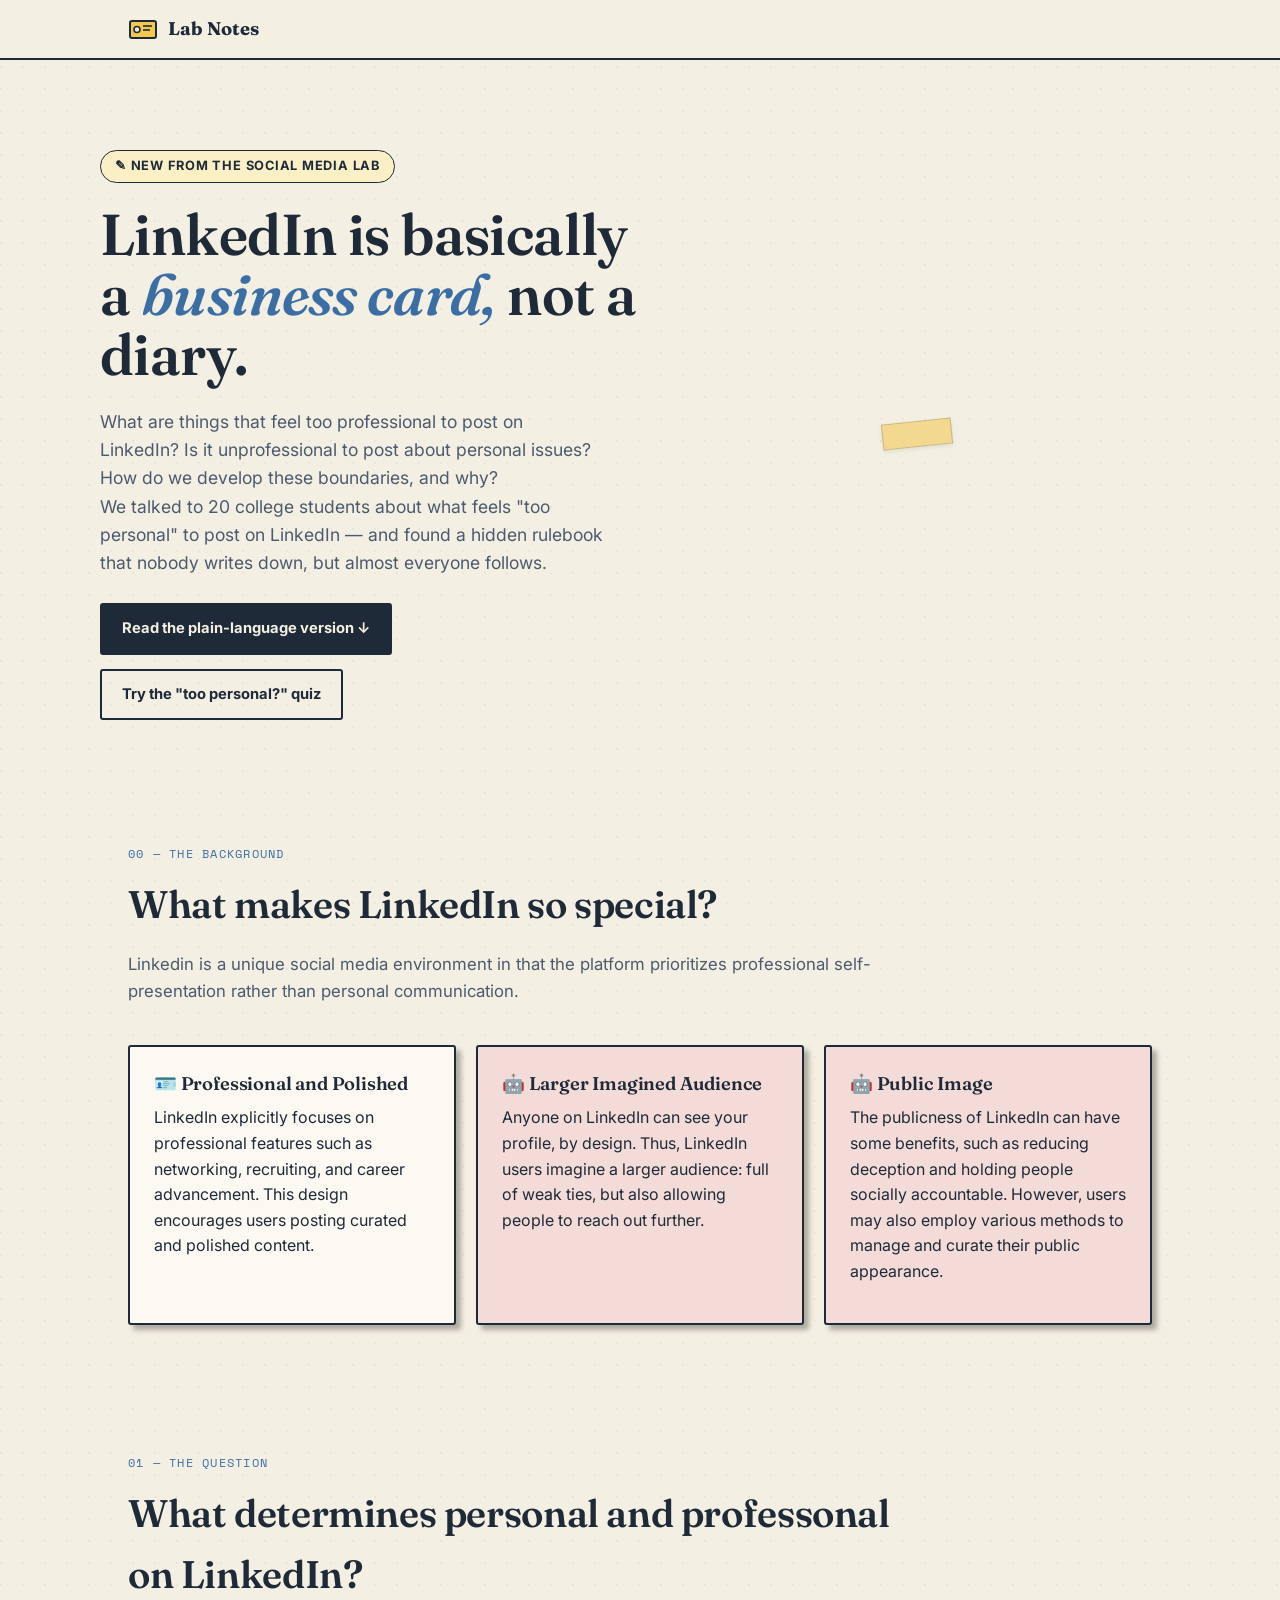
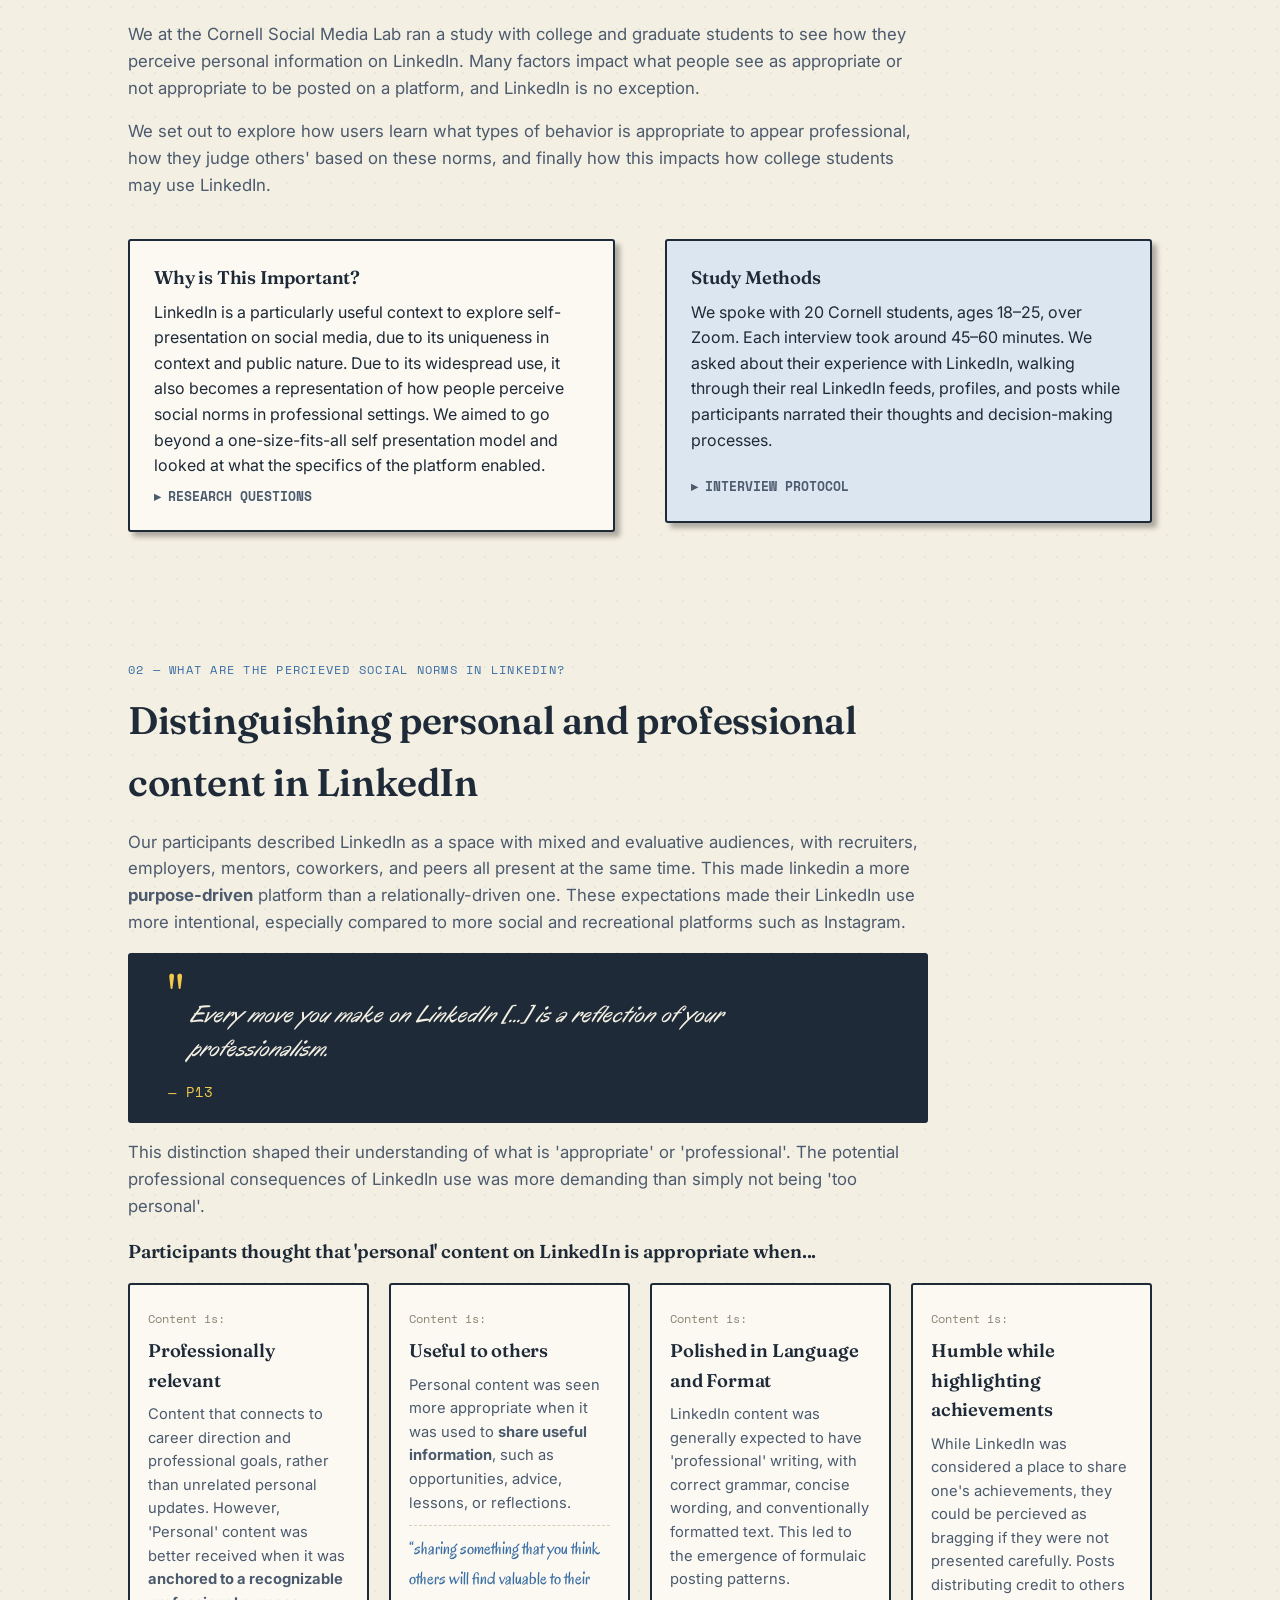
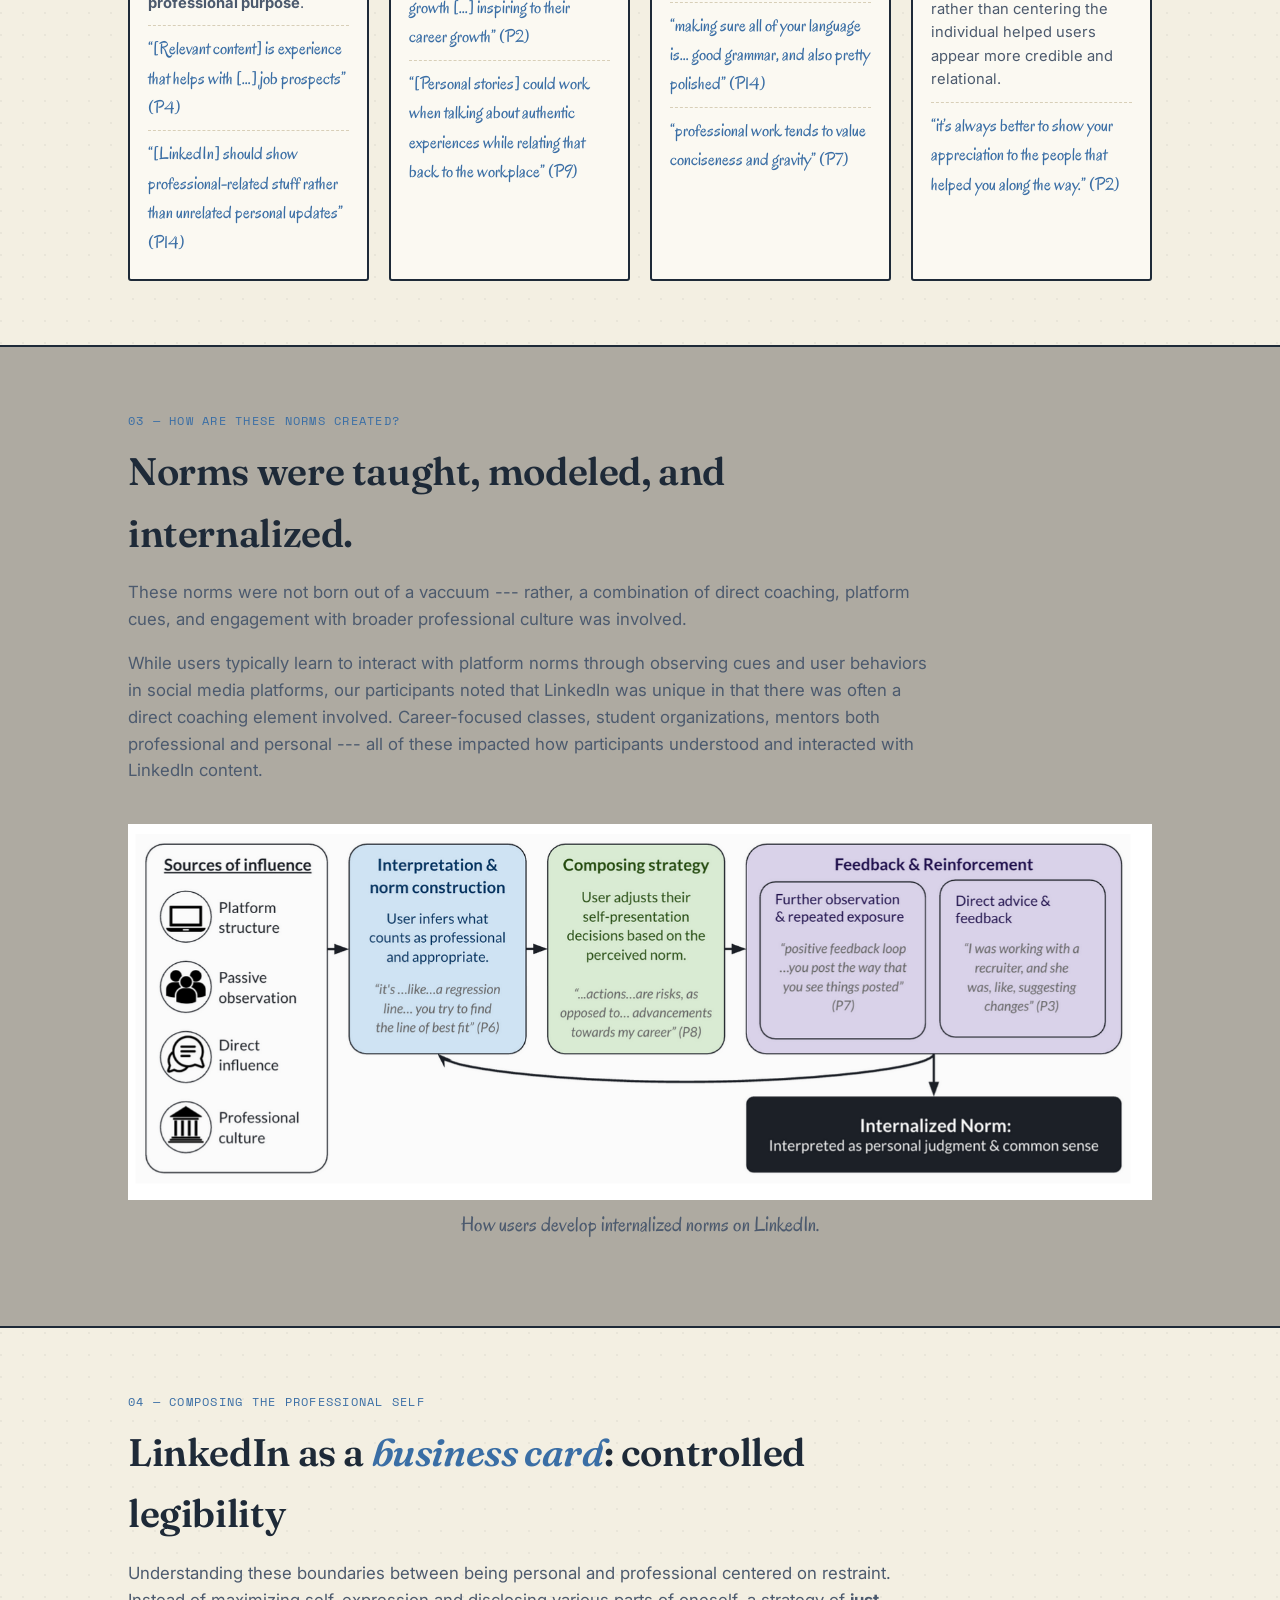
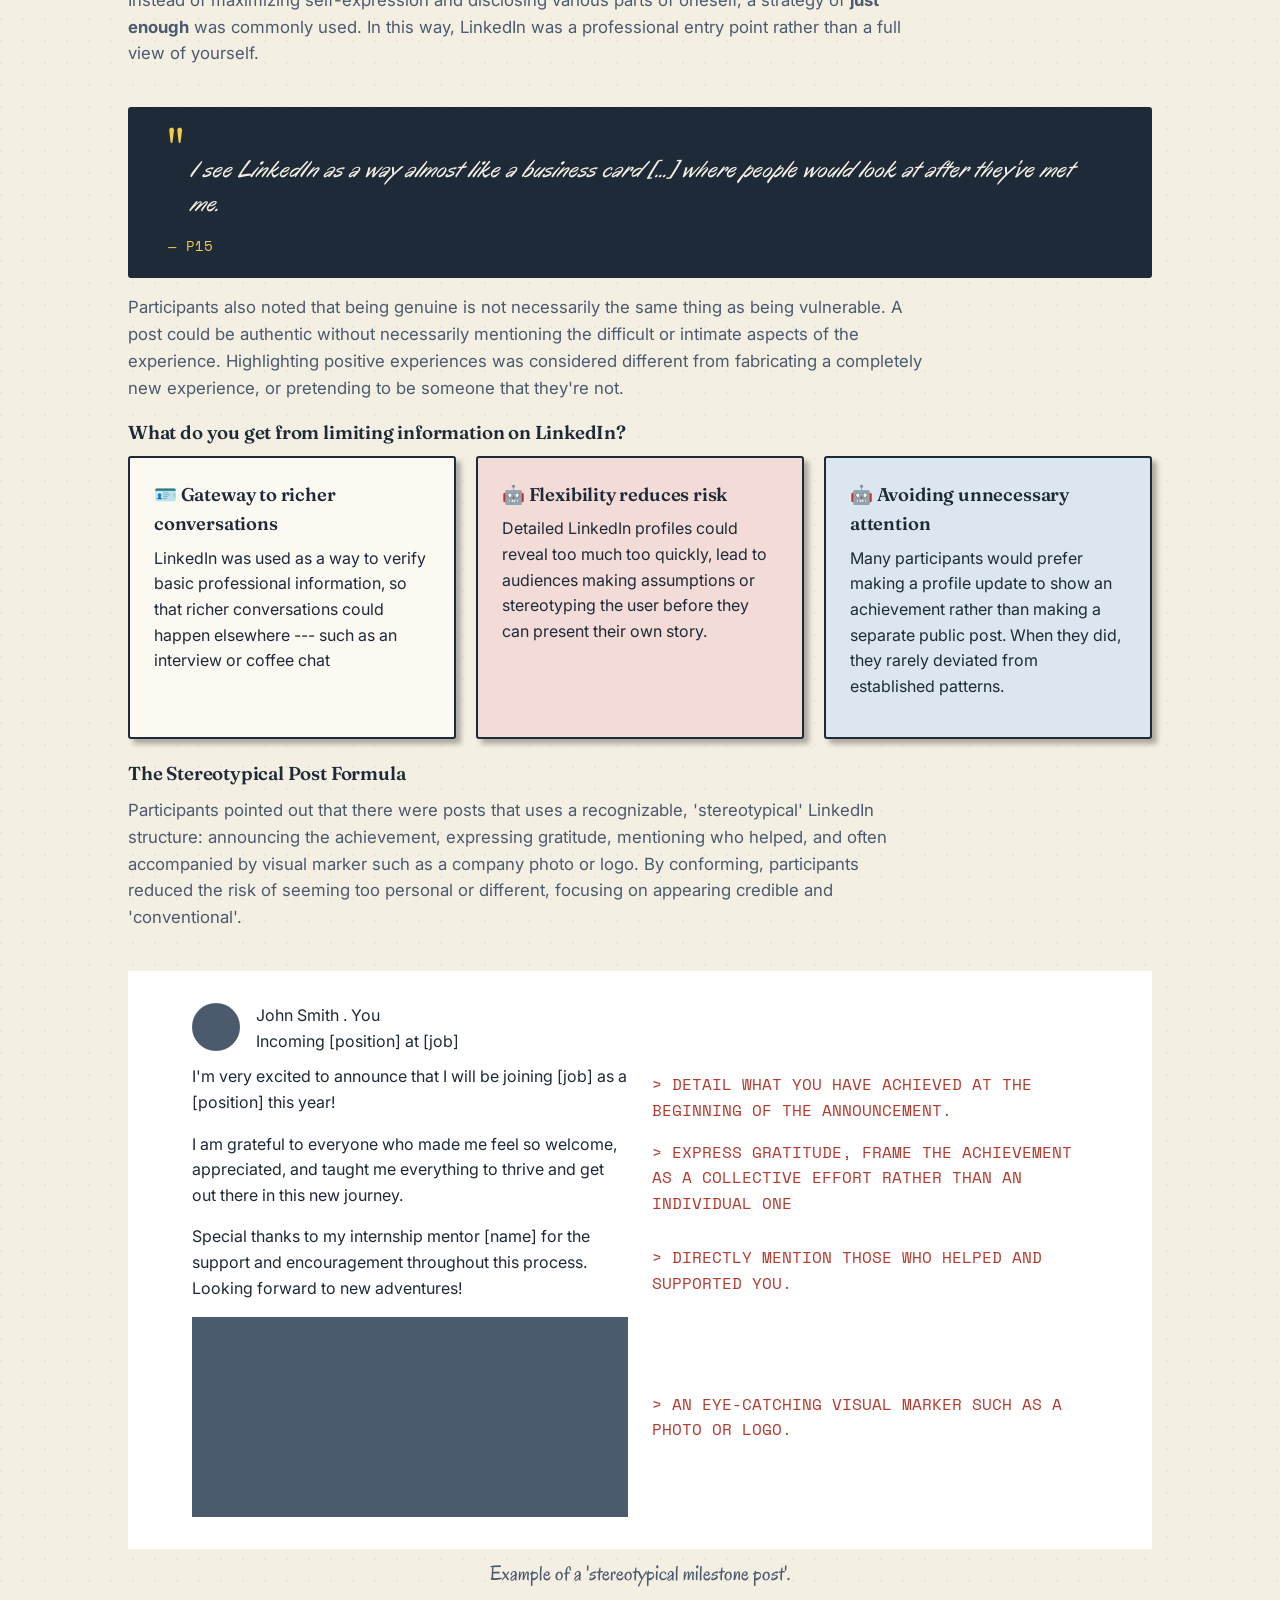
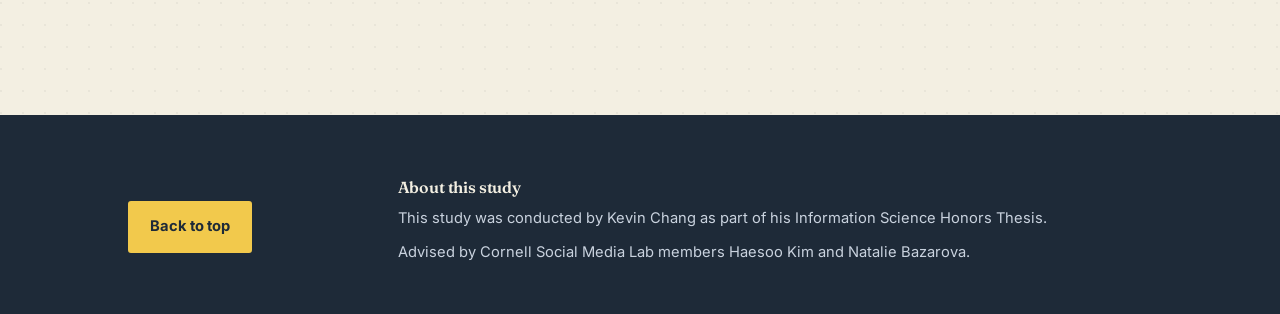
==== index.html @ 8a25d385 "Initial version" ====
<!doctype html>
<html lang="en">
	<head>
		<meta charset="UTF-8" />
		<meta name="viewport" content="width=device-width, initial-scale=1.0" />
		<title>LinkedIn as a Business Card — Social Media Lab Notes</title>
		<link rel="preconnect" href="https://fonts.googleapis.com" />
		<link
			href="https://fonts.googleapis.com/css2?family=Fraunces:ital,opsz,wght@0,9..144,400;0,9..144,500;0,9..144,600;0,9..144,700;1,9..144,500&family=Inter:wght@400;500;600;700&family=Caveat:wght@500;600;700&family=Oregano&family=Space+Mono:wght@400;700&display=swap"
			rel="stylesheet" />
		<link href="./style.css" rel="stylesheet" />
	</head>
	<body>
		<nav>
			<div class="wrap">
				<div class="brand">
					<svg width="30" height="30" viewBox="0 0 30 30" fill="none">
						<rect
							x="2"
							y="7"
							width="26"
							height="17"
							rx="2"
							stroke="#1E2A38"
							stroke-width="2"
							fill="#F2C94C" />
						<circle cx="9" cy="15.5" r="3" stroke="#1E2A38" stroke-width="1.6" fill="#F3EFE2" />
						<line x1="15" y1="12" x2="24" y2="12" stroke="#1E2A38" stroke-width="1.6" />
						<line x1="15" y1="16" x2="22" y2="16" stroke="#1E2A38" stroke-width="1.6" />
					</svg>
					Lab Notes
				</div>
				<!-- <ul>
					<li><a href="#background">Background: LinkedIn</a></li>
					<li><a href="#study">Our Study</a></li>
					<li><a href="#rules">Professional vs. Personal</a></li>
					<li><a href="#model">Norm Formation Model</a></li>
					<li><a href="#tryit">Try It</a></li>
					<li><a href="#resources">Resources</a></li>
				</ul> -->
			</div>
		</nav>

		<!-- ============ HERO ============ -->
		<header class="hero wrap">
			<div>
				<span class="eyebrow">✎ New from the Social Media Lab</span>
				<h1>LinkedIn is basically a <em>business card,</em> not a diary.</h1>
				<p class="hero-sub">
					What are things that feel too professional to post on LinkedIn? Is it unprofessional to
					post about personal issues? How do we develop these boundaries, and why? <br />

					We talked to 20 college students about what feels "too personal" to post on LinkedIn — and
					found a hidden rulebook that nobody writes down, but almost everyone follows.
				</p>
				<!-- <div class="hero-meta">
					<div><strong>20</strong>students interviewed</div>
					<div><strong>45–60min</strong>per conversation</div>
				</div> -->
				<div class="cta-row">
					<a href="#study" class="btn btn-primary">Read the plain-language version ↓</a>
					<a href="#tryit" class="btn btn-secondary">Try the "too personal?" quiz</a>
				</div>
			</div>

			<div class="hero-art">
				<div class="bcard-wrap">
					<div class="tape"></div>
				</div>
			</div>
		</header>

		<!-- ============ THE STUDY ============ -->
		<section id="background">
			<div class="wrap">
				<div class="section-head">
					<span class="kicker">00 — The Background</span>
					<h2>What makes LinkedIn so special?</h2>
					<p>
						Linkedin is a unique social media environment in that the platform prioritizes
						professional self-presentation rather than personal communication.
					</p>
				</div>
				<div class="background-grid">
					<div class="note-box">
						<h3>🪪 Professional and Polished</h3>
						<p>
							LinkedIn explicitly focuses on professional features such as networking, recruiting,
							and career advancement. This design encourages users posting curated and polished
							content.
						</p>
					</div>
					<div class="note-box" style="background: var(--red-soft)">
						<h3>🤖 Larger Imagined Audience</h3>
						<p>
							Anyone on LinkedIn can see your profile, by design. Thus, LinkedIn users imagine a
							larger audience: full of weak ties, but also allowing people to reach out further.
						</p>
					</div>
					<div class="note-box" style="background: var(--red-soft)">
						<h3>🤖 Public Image</h3>
						<p>
							The publicness of LinkedIn can have some benefits, such as reducing deception and
							holding people socially accountable. However, users may also employ various methods to
							manage and curate their public appearance.
						</p>
					</div>
				</div>
			</div>
		</section>

		<section id="study">
			<div class="wrap">
				<div class="section-head">
					<span class="kicker">01 — The Question</span>
					<h2>What determines personal and professonal on LinkedIn?</h2>
					<p>
						We at the Cornell Social Media Lab ran a study with college and graduate students to see
						how they perceive personal information on LinkedIn. Many factors impact what people see
						as appropriate or not appropriate to be posted on a platform, and LinkedIn is no
						exception.
					</p>
					<p>
						We set out to explore how users learn what types of behavior is appropriate to appear
						professional, how they judge others' based on these norms, and finally how this impacts
						how college students may use LinkedIn.
					</p>
				</div>

				<div class="intro-grid">
					<div class="note-box">
						<h3>Why is This Important?</h3>
						<p style="margin-bottom: 0">
							LinkedIn is a particularly useful context to explore self-presentation on social
							media, due to its uniqueness in context and public nature. Due to its widespread use,
							it also becomes a representation of how people perceive social norms in professional
							settings. We aimed to go beyond a one-size-fits-all self presentation model and looked
							at what the specifics of the platform enabled.
						</p>

						<button
							class="reveal-btn"
							id="rq-toggle"
							aria-expanded="false"
							aria-controls="detail-rq">
							<span class="caret">▸</span>Research Questions
						</button>
						<div class="detail-panel" id="detail-rq">
							<div class="detail-inner">
								<h5>Research Questions</h5>

								<div class="phase">
									<div class="phase-time"><strong>RQ1</strong></div>
									<p>What are the perceived norms for professional appropriateness on LinkedIn?</p>
								</div>
								<div class="phase">
									<div class="phase-time"><strong>RQ2</strong></div>
									<p>Who shapes users’ sense of what counts as “too personal”?</p>
								</div>
								<div class="phase">
									<div class="phase-time"><strong>RQ3</strong></div>
									<p>
										Which cues in others’ professional outputs make content seem “too personal,” and
										how do those cues shape both judgments of others and users’ own
										self-presentation?
									</p>
								</div>
								<div class="phase">
									<div class="phase-time"><strong>RQ4</strong></div>
									<p>
										How do these boundary judgments translate into composing strategies for users’
										profiles, posts, and professional personas?
									</p>
								</div>
							</div>
						</div>
					</div>

					<div class="note-box" style="background: var(--blue-soft)">
						<h3>Study Methods</h3>
						<p>
							We spoke with 20 Cornell students, ages 18–25, over Zoom. Each interview took around
							45–60 minutes. We asked about their experience with LinkedIn, walking through their
							real LinkedIn feeds, profiles, and posts while participants narrated their thoughts
							and decision-making processes.
						</p>

						<button
							class="reveal-btn"
							id="method-toggle"
							aria-expanded="false"
							aria-controls="detail-method">
							<span class="caret">▸</span> Interview Protocol
						</button>

						<div class="detail-panel" id="detail-method">
							<div class="detail-inner">
								<h5>Interview protocol (45–60 min, over Zoom)</h5>

								<div class="phase">
									<div class="phase-time"><strong>Warm-up.</strong></div>
									<p>
										Why they made an account, what they mainly use it for, and who they imagine is
										watching when they post.
									</p>
								</div>
								<div class="phase">
									<div class="phase-time"><strong>Defining Baseline.</strong></div>
									<p>
										In the participants' own words: what counts as "appropriate," and what does
										"personal" mean on this platform?
									</p>
								</div>
								<div class="phase">
									<div class="phase-time"><strong>Consuming Content.</strong></div>
									<p>
										Praticipants were asked to scroll through their LinkedIn feed and think aloud
										on: What stands out? How they percieve and judge others'? How does this impact
										their own behavior?
									</p>
								</div>
								<div class="phase">
									<div class="phase-time"><strong>Curating Profiles.</strong></div>
									<p>
										How does a user curate their profile, and what/who influenced this decision?
									</p>
								</div>
								<div class="phase">
									<div class="phase-time"><strong>Posting &amp; commenting.</strong></div>
									<p>
										What type of content do they interact with publicly (posting, reposting,
										commenting), and what influenced their decision making process?
									</p>
								</div>
								<div class="phase">
									<div class="phase-time"><strong>Wrap-up.</strong></div>
									<p>
										Which group of people most shapes their sense of "too personal," and whether
										they'd revise their earlier definition now that they've thought it through out
										loud.
									</p>
								</div>

								<!-- <h5 style="margin-top: 18px">Analysis Protocol</h5>
								<div class="phase">
									<div class="phase-time">Data Prep</div>
									<p>
										Transcribing and de-identifying the interview recordings for analysis.
									</p>
								</div>
								<div class="phase">
									<div class="phase-time">Coding</div>
									<p>
										We used <strong>thematic analysis</strong> (Braun &amp; Clarke's method):
										reading every transcript closely, tagging recurring ideas, then grouping tags
										into broader patterns rather than starting from a fixed checklist.
									</p>
								</div>
								<div class="phase">
									<div class="phase-time">Mapping</div>
									<p>
										We used <strong>affinity diagramming</strong> — physically clustering quotes and
										observations on a shared board — to see which patterns kept showing up across
										different students before we trusted them as findings.
									</p>
								</div> -->

								<div class="analysis-note">
									Approved by Cornell's Institutional Review Board. Participants could skip
									questions, stop screen-sharing, or blur any sensitive detail at any point.
								</div>
							</div>
						</div>
					</div>
				</div>
			</div>
		</section>

		<!-- ============ FOUR RULES ============ -->
		<section id="rules">
			<div class="wrap">
				<div class="section-head" style="margin-bottom: 0">
					<span class="kicker">02 — What are the percieved social norms in LinkedIn?</span>
					<h2>Distinguishing personal and professional content in LinkedIn</h2>
					<p>
						Our participants described LinkedIn as a space with mixed and evaluative audiences, with
						recruiters, employers, mentors, coworkers, and peers all present at the same time. This
						made linkedin a more <strong>purpose-driven</strong> platform than a relationally-driven
						one. These expectations made their LinkedIn use more intentional, especially compared to
						more social and recreational platforms such as Instagram.
						<!-- This distinction shaped their
						understanding of what is 'appropriate' or 'professional'. Some participants enjoyed the
						ability to -->
					</p>

					<div class="quote-block">
						<div class="mark">"</div>
						<p>Every move you make on LinkedIn [...] is a reflection of your professionalism.</p>
						<cite>— P13</cite>
					</div>

					<p>
						This distinction shaped their understanding of what is 'appropriate' or 'professional'.
						The potential professional consequences of LinkedIn use was more demanding than simply
						not being 'too personal'.
					</p>

					<h3>Participants thought that 'personal' content on LinkedIn is appropriate when...</h3>
				</div>

				<div class="rules-grid">
					<div class="rule-card">
						<span class="rule-num">Content is:</span>
						<h4>Professionally relevant</h4>
						<p>
							Content that connects to career direction and professional goals, rather than
							unrelated personal updates. However, 'Personal' content was better received when it
							was
							<strong>anchored to a recognizable professional purpose</strong>.
						</p>
						<div class="rule-quote">
							“[Relevant content] is experience that helps with […] job prospects” (P4)
						</div>
						<div class="rule-quote">
							“[LinkedIn] should show professional-related stuff rather than unrelated personal
							updates” (P14)
						</div>
					</div>
					<div class="rule-card">
						<span class="rule-num">Content is:</span>
						<h4>Useful to others</h4>
						<p>
							Personal content was seen more appropriate when it was used to
							<strong>share useful information</strong>, such as opportunities, advice, lessons, or
							reflections.
						</p>
						<div class="rule-quote">
							“sharing something that you think others will find valuable to their growth [...]
							inspiring to their career growth” (P2)
						</div>
						<div class="rule-quote">
							“[Personal stories] could work when talking about authentic experiences while relating
							that back to the workplace” (P9)
						</div>
					</div>
					<div class="rule-card">
						<span class="rule-num">Content is:</span>
						<h4>Polished in Language and Format</h4>
						<p>
							LinkedIn content was generally expected to have 'professional' writing, with correct
							grammar, concise wording, and conventionally formatted text. This led to the emergence
							of formulaic posting patterns.
						</p>
						<div class="rule-quote">
							“making sure all of your language is… good grammar, and also pretty polished” (P14)
						</div>
						<div class="rule-quote">
							“professional work tends to value conciseness and gravity” (P7)
						</div>
					</div>
					<div class="rule-card">
						<span class="rule-num">Content is:</span>
						<h4>Humble while highlighting achievements</h4>
						<p>
							While LinkedIn was considered a place to share one's achievements, they could be
							percieved as bragging if they were not presented carefully. Posts distributing credit
							to others rather than centering the individual helped users appear more credible and
							relational.
						</p>
						<div class="rule-quote">
							“it’s always better to show your appreciation to the people that helped you along the
							way.” (P2)
						</div>
					</div>
				</div>
			</div>
		</section>

		<!-- ============ THE MODEL (diagram) ============ -->
		<section id="model" class="model-section">
			<div class="wrap">
				<div class="section-head">
					<span class="kicker">03 — How are these norms created?</span>
					<h2>Norms were taught, modeled, and internalized.</h2>
					<p>
						These norms were not born out of a vaccuum --- rather, a combination of direct coaching,
						platform cues, and engagement with broader professional culture was involved.
					</p>
					<p>
						While users typically learn to interact with platform norms through observing cues and
						user behaviors in social media platforms, our participants noted that LinkedIn was
						unique in that there was often a direct coaching element involved. Career-focused
						classes, student organizations, mentors both professional and personal --- all of these
						impacted how participants understood and interacted with LinkedIn content.
					</p>
				</div>

				<img style="display: block; width: 100%" src="./norm-model.png" />
				<p class="diagram-caption">How users develop internalized norms on LinkedIn.</p>
			</div>
		</section>

		<!-- ============ TOO PERSONAL QUIZ ============ -->
		<!-- <section id="tryit">
			<div class="wrap">
				<div class="section-head">
					<span class="kicker">04 — Try It Yourself</span>
					<h2>Is this post "too personal"?</h2>
					<p>
						Click on an example post idea below to see how participants would evaluate the
						professionality and appropriateness of these posts on LinkedIn.
					</p>
				</div>

				<div class="quiz-grid" id="quizGrid"></div>
				<div id="verdict-panel">
					<p class="placeholder">Pick a scenario above to see the verdict →</p>
				</div>
			</div>
		</section> -->

		<!-- ============ BOUNDED AUTHENTICITY ============ -->
		<section id="authentic">
			<div class="wrap">
				<div class="section-head">
					<span class="kicker">04 — Composing the Professional Self</span>
					<h2>LinkedIn as a <em>business card</em>: controlled legibility</h2>
					<p>
						Understanding these boundaries between being personal and professional centered on
						restraint. Instead of maximizing self-expression and disclosing various parts of
						oneself, a strategy of <strong>just enough</strong> was commonly used. In this way,
						LinkedIn was a professional entry point rather than a full view of yourself.
					</p>
				</div>
				<div class="quote-block">
					<div class="mark">"</div>
					<p>
						I see LinkedIn as a way almost like a business card […] where people would look at after
						they’ve met me.
					</p>

					<cite>— P15</cite>
				</div>

				<div class="section-head" style="margin-bottom: 0">
					<p>
						Participants also noted that being genuine is not necessarily the same thing as being
						vulnerable. A post could be authentic without necessarily mentioning the difficult or
						intimate aspects of the experience. Highlighting positive experiences was considered
						different from fabricating a completely new experience, or pretending to be someone that
						they're not.
					</p>

					<h3>What do you get from limiting information on LinkedIn?</h3>
				</div>

				<div class="facts-grid">
					<div class="note-box">
						<h3>🪪 Gateway to richer conversations</h3>
						<p>
							LinkedIn was used as a way to verify basic professional information, so that richer
							conversations could happen elsewhere --- such as an interview or coffee chat
						</p>
					</div>
					<div class="note-box" style="background: var(--red-soft)">
						<h3>🤖 Flexibility reduces risk</h3>
						<p>
							Detailed LinkedIn profiles could reveal too much too quickly, lead to audiences making
							assumptions or stereotyping the user before they can present their own story.
						</p>
					</div>

					<div class="note-box" style="background: var(--blue-soft)">
						<h3>🤖 Avoiding unnecessary attention</h3>
						<p>
							Many participants would prefer making a profile update to show an achievement rather
							than making a separate public post. When they did, they rarely deviated from
							established patterns.
						</p>
					</div>
				</div>

				<div class="section-head" style="margin-top: 20px">
					<h3>The Stereotypical Post Formula</h3>
					<p>
						Participants pointed out that there were posts that uses a recognizable, 'stereotypical'
						LinkedIn structure: announcing the achievement, expressing gratitude, mentioning who
						helped, and often accompanied by visual marker such as a company photo or logo. By
						conforming, participants reduced the risk of seeming too personal or different, focusing
						on appearing credible and 'conventional'.
					</p>
				</div>

				<div class="example">
					<div class="profile">
						<div id="example-photo"></div>
						<div>
							<div id="example-name">John Smith . You</div>
							<div id="example-position">Incoming [position] at [job]</div>
						</div>
					</div>
					<div class="post">
						<p>
							I'm very excited to announce that I will be joining [job] as a [position] this year!
						</p>
						<div class="example-note">
							> Detail what you have achieved at the beginning of the announcement.
						</div>
						<p>
							I am grateful to everyone who made me feel so welcome, appreciated, and taught me
							everything to thrive and get out there in this new journey.
						</p>
						<div class="example-note">
							> Express gratitude, frame the achievement as a collective effort rather than an
							individual one
						</div>
						<p>
							Special thanks to my internship mentor [name] for the support and encouragement
							throughout this process. Looking forward to new adventures!
						</p>
						<div class="example-note">> Directly mention those who helped and supported you.</div>
						<div id="example-logo"></div>
						<div class="example-note">> An eye-catching visual marker such as a photo or logo.</div>
					</div>
				</div>
				<p class="diagram-caption">Example of a 'stereotypical milestone post'.</p>
			</div>
		</section>

		<!-- ============ FACTS: business card + AI ============ -->

		<!-- ============ RESOURCES / FOOTER ============ -->
		<footer id="resources">
			<div class="wrap">
				<div class="foot-grid">
					<div>
						<!-- <h3>Social Media Lab Notes</h3>
						<p style="color: #c9d2de; max-width: 40ch">
							Plain-language write-ups of research on how people present themselves online — made
							for students, educators, and the LinkedIn-curious.
						</p> -->
						<div class="cta-row">
							<a
								href="#study"
								class="btn"
								style="background: var(--yellow); border-color: var(--yellow); color: var(--ink)"
								>Back to top</a
							>
						</div>
					</div>
					<!-- <div>
						<h3 style="font-size: 1rem">More social media literacy</h3>
						<ul class="foot-list">
							<li>What "imagined audiences" means online</li>
							<li>Why authenticity isn't the same as oversharing</li>
							<li>How platforms shape what feels "normal" to post</li>
							<li>Guides for talking to teens about social media</li>
						</ul>
					</div> -->
					<div>
						<h3 style="font-size: 1rem">About this study</h3>
						<ul class="foot-list">
							<li>
								This study was conducted by Kevin Chang as part of his Information Science Honors
								Thesis.
							</li>
							<li>Advised by Cornell Social Media Lab members Haesoo Kim and Natalie Bazarova.</li>
						</ul>
					</div>
				</div>
				<!-- <div class="foot-bottom">
					<span>Cornell Social Media Lab — research made readable.</span>
					<span>Based on "I See LinkedIn as a Business Card" (2026)</span>
				</div> -->
			</div>
		</footer>

		<script src="script.js"></script>
	</body>
</html>
---- style.css ----
:root {
	--paper: #f3efe2;
	--paper-dark: #aeaaa1;
	--card: #fbf9f2;
	--ink: #1e2a38;
	--ink-soft: #4c5a6e;
	--pencil: #8b8474;
	--blue: #3a6ea5;
	--blue-soft: #dce6f0;
	--yellow: #f2c94c;
	--yellow-soft: #fbefc6;
	--red: #b23a2e;
	--red-soft: #f3dcd7;
	--line: #d8cfb8;
	--radius: 3px;
}
* {
	box-sizing: border-box;
}
html {
	scroll-behavior: smooth;
}
body {
	margin: 0;
	background: var(--paper);
	color: var(--ink);
	font-family: "Inter", sans-serif;
	font-size: 16px;
	line-height: 1.6;
	background-image: radial-gradient(circle at 1px 1px, rgba(30, 42, 56, 0.05) 1px, transparent 0);
	background-size: 22px 22px;
}
h1,
h2,
h3,
h4 {
	font-family: "Fraunces", serif;
	font-weight: 600;
	margin: 0 0 0.4em 0;
	color: var(--ink);
	letter-spacing: -0.01em;
}
.hand {
	font-family: "Oregano", cursive;
	font-weight: 700;
}
.mono {
	font-family: "Space Mono", monospace;
}
a {
	color: var(--blue);
}
p {
	margin: 0 0 1em 0;
}
.wrap {
	max-width: 1080px;
	margin: 0 auto;
	padding: 0 28px;
}
::selection {
	background: var(--yellow);
}

/* ---------- NAV ---------- */
nav {
	position: sticky;
	top: 0;
	z-index: 50;
	background: rgba(243, 239, 226, 0.9);
	backdrop-filter: blur(6px);
	border-bottom: 2px solid var(--ink);
}
nav .wrap {
	display: flex;
	align-items: center;
	justify-content: space-between;
	padding-top: 14px;
	padding-bottom: 14px;
}
.brand {
	display: flex;
	align-items: center;
	gap: 10px;
	font-family: "Fraunces", serif;
	font-weight: 700;
	font-size: 1.15rem;
}
.brand svg {
	flex-shrink: 0;
}
nav ul {
	list-style: none;
	display: flex;
	gap: 26px;
	margin: 0;
	padding: 0;
}
nav a {
	color: var(--ink);
	text-decoration: none;
	font-size: 0.92rem;
	font-weight: 600;
	border-bottom: 2px solid transparent;
	padding-bottom: 2px;
}
nav a:hover {
	border-bottom: 2px solid var(--yellow);
}
@media (max-width: 760px) {
	nav ul {
		display: none;
	}
}

/* ---------- HERO ---------- */
.hero {
	padding: 90px 0 60px;
	display: grid;
	grid-template-columns: 1.1fr 1fr;
	gap: 40px;
	align-items: center;
}
@media (max-width: 860px) {
	.hero {
		grid-template-columns: 1fr;
		padding-top: 50px;
	}
}
.eyebrow {
	display: inline-flex;
	align-items: center;
	gap: 8px;
	background: var(--yellow-soft);
	border: 1.5px solid var(--ink);
	border-radius: 20px;
	padding: 5px 14px 6px;
	font-size: 0.8rem;
	font-weight: 700;
	text-transform: uppercase;
	letter-spacing: 0.06em;
	margin-bottom: 22px;
}
.hero h1 {
	font-size: clamp(2.4rem, 5vw, 3.6rem);
	line-height: 1.04;
}
em {
	font-style: italic;
	color: var(--blue);
}
.hero-sub {
	font-size: 1.1rem;
	color: var(--ink-soft);
	max-width: 46ch;
	margin-top: 18px;
}
.hero-meta {
	display: flex;
	gap: 22px;
	margin-top: 28px;
	flex-wrap: wrap;
}
.hero-meta div {
	font-size: 0.85rem;
	color: var(--pencil);
}
.hero-meta strong {
	display: block;
	font-family: "Fraunces", serif;
	font-size: 1.5rem;
	color: var(--ink);
}
.hero-art {
	position: relative;
}

/* business card sketch */
.bcard-wrap {
	position: relative;
	width: 100%;
	max-width: 420px;
	margin: 0 auto;
}
.tape {
	position: absolute;
	width: 70px;
	height: 26px;
	background: rgba(242, 201, 76, 0.55);
	border: 1px solid rgba(30, 42, 56, 0.2);
	top: -14px;
	left: 38%;
	transform: rotate(-6deg);
	box-shadow: 0 2px 4px rgba(0, 0, 0, 0.08);
}

/* ---------- SECTIONS ---------- */
section {
	padding: 64px 0;
}
.section-head {
	max-width: 800px;
	margin-bottom: 40px;
}
.kicker {
	font-family: "Space Mono", monospace;
	font-size: 0.78rem;
	text-transform: uppercase;
	letter-spacing: 0.1em;
	color: var(--blue);
	margin-bottom: 10px;
	display: block;
}
.section-head h2 {
	font-size: clamp(1.7rem, 3.4vw, 2.4rem);
}
.section-head p {
	color: var(--ink-soft);
	font-size: 1.05rem;
}

.divider {
	display: flex;
	align-items: center;
	justify-content: center;
	margin: 0;
	padding: 6px 0;
}

/* intro two column */
.intro-grid {
	display: grid;
	grid-template-columns: 1fr 1fr;
	gap: 50px;
	align-items: start;
}
@media (max-width: 800px) {
	.intro-grid {
		grid-template-columns: 1fr;
	}
}
.note-box {
	background: var(--card);
	border: 2px solid var(--ink);
	border-radius: var(--radius);
	padding: 22px 24px;
	box-shadow: 5px 5px 5px var(--paper-dark);
}
.note-box h3 {
	font-size: 1.15rem;
}

/* Four rules cards */
.rules-grid {
	display: grid;
	grid-template-columns: repeat(4, 1fr);
	gap: 20px;
	margin-top: 16px;
}
@media (max-width: 900px) {
	.rules-grid {
		grid-template-columns: repeat(2, 1fr);
	}
}
@media (max-width: 520px) {
	.rules-grid {
		grid-template-columns: 1fr;
	}
}
.rule-card {
	background: var(--card);
	border: 2px solid var(--ink);
	border-radius: var(--radius);
	padding: 20px 18px 22px;
	position: relative;
	transition: transform 0.15s ease;
}
.rule-card:hover {
	transform: translateY(-4px) rotate(-0.6deg);
}
.rule-num {
	font-family: "Space Mono", monospace;
	font-size: 0.75rem;
	color: var(--pencil);
}
.rule-card h4 {
	font-size: 1.15rem;
	margin: 6px 0 8px;
}
.rule-card p {
	font-size: 0.92rem;
	color: var(--ink-soft);
	margin-bottom: 10px;
}
.rule-quote {
	font-family: "Oregano", cursive;
	font-size: 1.15rem;
	color: var(--blue);
	border-top: 1px dashed var(--line);
	padding-top: 8px;
	margin-top: 8px;
}

/* model diagram section */
.model-section {
	background: var(--paper-dark);
	border-top: 2px solid var(--ink);
	border-bottom: 2px solid var(--ink);
}
.diagram-caption {
	text-align: center;
	font-family: "Oregano", cursive;
	font-size: 1.3rem;
	color: var(--ink-soft);
	margin-top: 8px;
}

/* try it quiz */
.quiz-grid {
	display: grid;
	grid-template-columns: repeat(3, 1fr);
	gap: 18px;
	margin-bottom: 26px;
}
@media (max-width: 820px) {
	.quiz-grid {
		grid-template-columns: 1fr 1fr;
	}
}
@media (max-width: 560px) {
	.quiz-grid {
		grid-template-columns: 1fr;
	}
}
.scenario {
	background: var(--card);
	border: 2px solid var(--ink);
	border-radius: var(--radius);
	padding: 16px;
	cursor: pointer;
	font-size: 0.95rem;
	user-select: none;
}
.scenario.selected {
	background: var(--yellow-soft);
}
.scenario .tag {
	font-family: "Space Mono", monospace;
	font-size: 0.7rem;
	color: var(--pencil);
	display: block;
	margin-bottom: 6px;
}
#verdict-panel {
	background: var(--card);
	border: 2px solid var(--ink);
	border-radius: var(--radius);
	padding: 24px 26px;
	min-height: 90px;
	box-shadow: 5px 5px 5px var(--paper-dark);
}
#verdict-panel .placeholder {
	color: var(--pencil);
	font-style: italic;
}
.verdict-badge {
	display: inline-block;
	padding: 4px 12px;
	border-radius: 14px;
	font-weight: 700;
	font-size: 0.8rem;
	margin-bottom: 10px;
	border: 1.5px solid var(--ink);
}
.verdict-badge.ok {
	background: var(--blue-soft);
}
.verdict-badge.risky {
	background: var(--red-soft);
}

/* bounded authenticity quote */
.quote-block {
	background: var(--ink);
	color: var(--paper);
	border-radius: var(--radius);
	padding: 20px 40px;
	position: relative;
	margin: 16px auto;
	width: fit-content;
}
.quote-block .mark {
	font-family: "Fraunces", serif;
	font-size: 3rem;
	color: var(--yellow);
	line-height: 0;
	position: relative;
	top: 20px;
	display: inline-block;
}
.quote-block p {
	font-family: "Oregano";
	margin: 0 24px;
	font-style: italic;
	font-size: 1.5rem;
	line-height: 1.4;
	max-width: 70ch;
	color: var(--paper);
}
.quote-block cite {
	display: block;
	margin-top: 16px;
	font-style: normal;
	color: var(--yellow);
	font-family: "Space Mono", monospace;
	font-size: 0.85rem;
}

/* two-col facts */
.facts-grid {
	display: grid;
	grid-template-columns: 1fr 1fr 1fr;
	gap: 20px;
}
@media (max-width: 800px) {
	.facts-grid {
		grid-template-columns: 1fr;
	}
}

/* Example Linkedin Post */

.example {
	background-color: white;
	padding: 2em 4em;
}

.example .profile {
	display: flex;
	gap: 16px;
	margin-bottom: 10px;
}

#example-photo {
	width: 48px;
	height: 48px;
	background-color: var(--ink-soft);
	border-radius: 100%;
}

#example-logo {
	width: 100%;
	height: 200px;
	background-color: var(--ink-soft);
}

.post {
	display: grid;
	grid-template-columns: 1fr 1fr;
	column-gap: 24px;
	align-items: center;
}
@media (max-width: 800px) {
	.post {
		grid-template-columns: 1fr;
	}
}

.example-note {
	font-family: "Space Mono", monospace;
	text-transform: uppercase;
	color: var(--red);
}

/* Background */

.background-grid {
	display: grid;
	grid-template-columns: 1fr 1fr 1fr;
	gap: 20px;
}
@media (max-width: 800px) {
	.background-grid {
		grid-template-columns: 1fr;
	}
}

/* footer / resources */
footer {
	background: var(--ink);
	color: var(--paper);
	padding: 60px 0 40px;
	margin-top: 40px;
}
footer h3 {
	color: var(--paper);
}
footer a {
	color: var(--yellow);
}
.foot-grid {
	display: grid;
	grid-template-columns: auto auto;
	gap: 40px;
}
@media (max-width: 760px) {
	.foot-grid {
		grid-template-columns: 1fr;
	}
}
.foot-list {
	list-style: none;
	padding: 0;
	margin: 0;
}
.foot-list li {
	margin-bottom: 10px;
	font-size: 0.92rem;
	color: #c9d2de;
}
.foot-bottom {
	border-top: 1px solid rgba(243, 239, 226, 0.2);
	margin-top: 40px;
	padding-top: 20px;
	display: flex;
	justify-content: space-between;
	flex-wrap: wrap;
	gap: 10px;
	font-size: 0.8rem;
	color: #93a0b3;
}

.pill {
	display: inline-block;
	background: var(--blue-soft);
	border: 1px solid var(--ink);
	border-radius: 14px;
	padding: 2px 10px;
	font-size: 0.78rem;
	font-weight: 600;
	margin-right: 6px;
}

/* expandable "want to know more" panel */
.reveal-btn {
	display: inline-flex;
	align-items: center;
	gap: 7px;
	background: none;
	border: none;
	cursor: pointer;
	font-family: "Space Mono", monospace;
	font-weight: 700;
	text-transform: uppercase;
	font-size: 0.8rem;
	color: var(--ink-soft);
	padding: 2px 0;
	margin-top: 6px;
}
.reveal-btn .caret {
	display: inline-block;
	transition: transform 0.25s ease;
	font-family: "Inter", sans-serif;
	font-size: 0.8rem;
}
.reveal-btn[aria-expanded="true"] .caret {
	transform: rotate(90deg);
}
.reveal-btn:hover {
	text-decoration: underline;
}
.detail-panel {
	max-height: 0;
	overflow: hidden;
	transition: max-height 0.4s ease;
}
.detail-panel.open {
	max-height: 1400px;
	transition: max-height 0.6s ease;
}
.detail-inner {
	margin-top: 16px;
	padding-top: 16px;
	border-top: 1.5px dashed var(--line);
}
.detail-inner h5 {
	font-family: "Space Mono", monospace;
	font-size: 0.75rem;
	text-transform: uppercase;
	letter-spacing: 0.06em;
	color: var(--pencil);
	margin: 0 0 8px 0;
}
.detail-inner .phase {
	display: flex;
	gap: 12px;
	margin-bottom: 14px;
	align-items: flex-start;
}
.detail-inner .phase-time {
	font-family: "Space Mono", monospace;
	font-size: 0.72rem;
	color: var(--blue);
	/* white-space: nowrap; */
	padding-top: 2px;
	min-width: 75px;
	max-width: 75px;
	font-weight: bold;
}
.detail-inner .phase p {
	margin: 0;
	font-size: 0.9rem;
	color: var(--ink-soft);
}
.detail-inner .phase strong {
	color: var(--ink);
}
.analysis-note {
	background: var(--paper);
	border: 1.5px dashed var(--ink);
	border-radius: var(--radius);
	padding: 12px 14px;
	margin-top: 14px;
	font-size: 0.87rem;
	color: var(--ink-soft);
}

.cta-row {
	display: flex;
	gap: 14px;
	margin-top: 26px;
	flex-wrap: wrap;
}
.btn {
	font-family: "Inter", sans-serif;
	font-weight: 700;
	font-size: 0.92rem;
	padding: 12px 20px;
	border-radius: var(--radius);
	border: 2px solid var(--ink);
	cursor: pointer;
	text-decoration: none;
	display: inline-block;
}
.btn-primary {
	background: var(--ink);
	color: var(--paper);
}
.btn-secondary {
	background: transparent;
	color: var(--ink);
}

.sketch-underline {
	display: inline-block;
	position: relative;
}
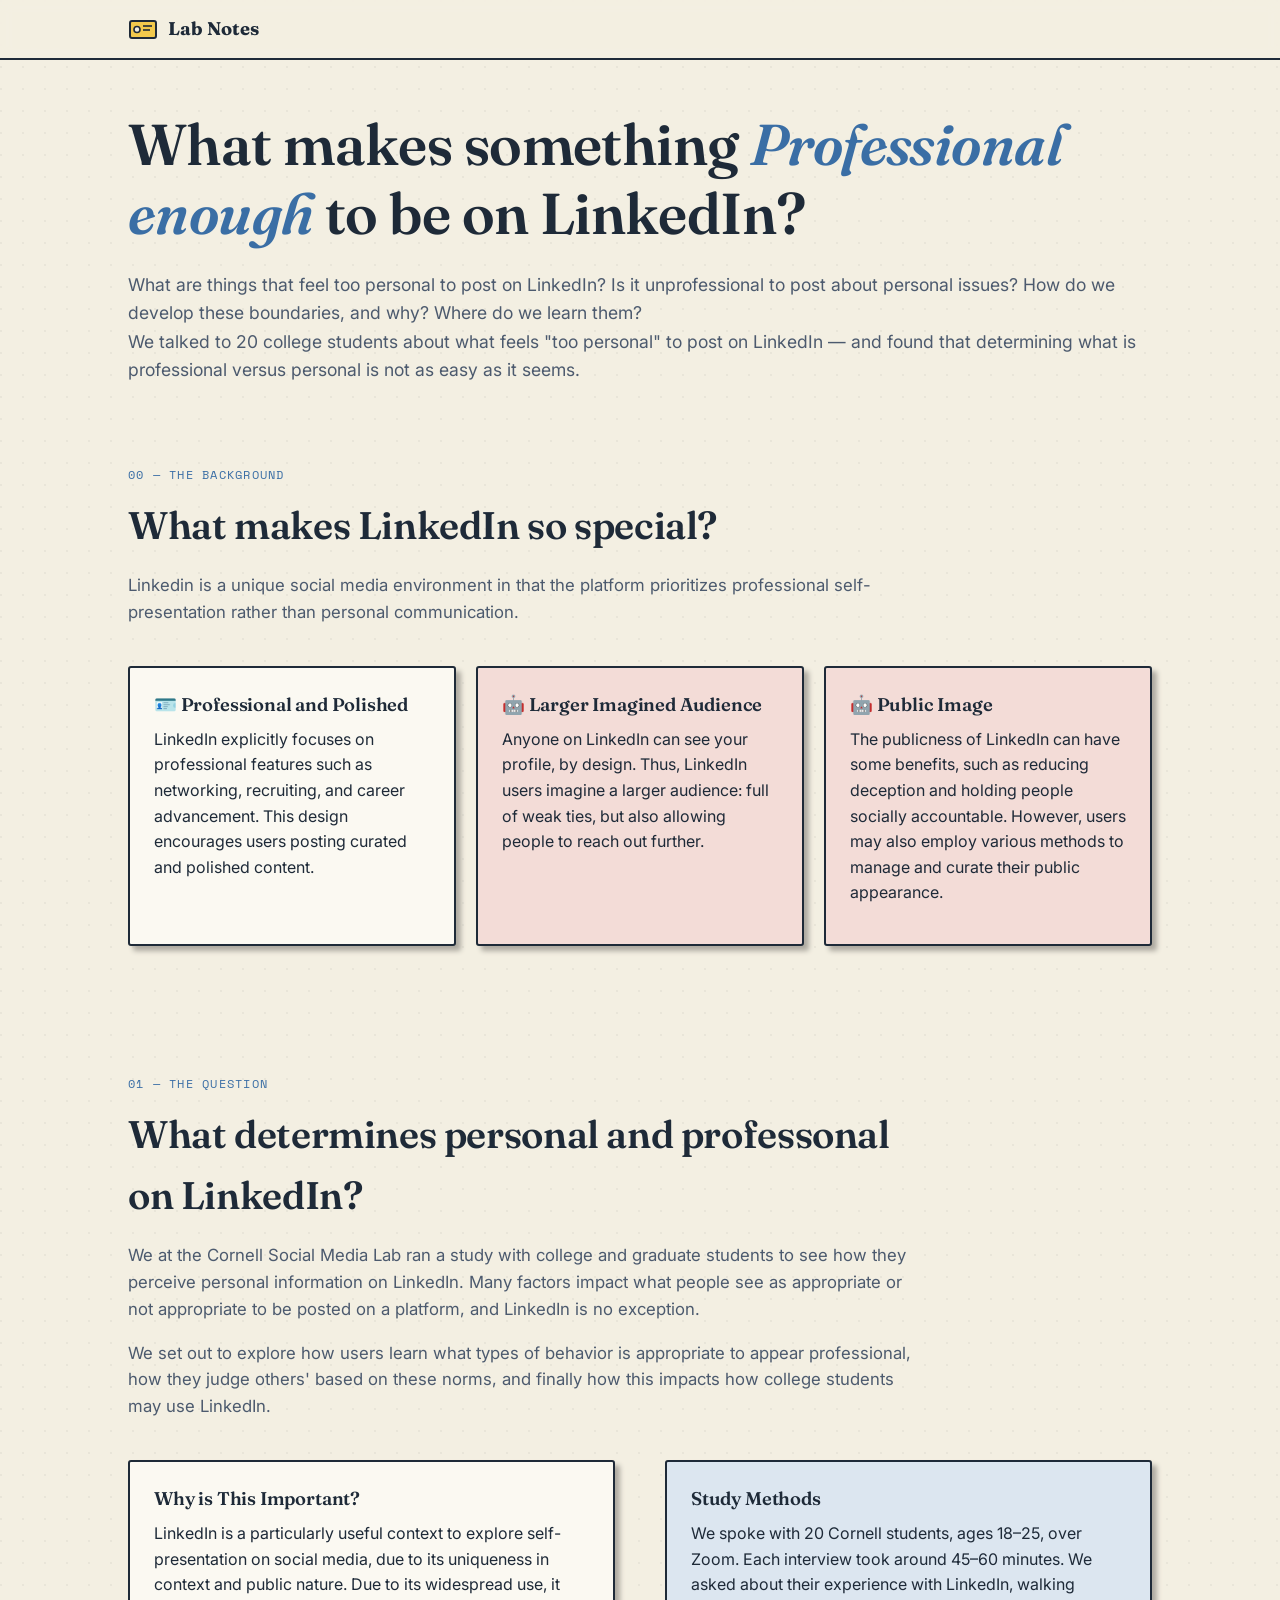
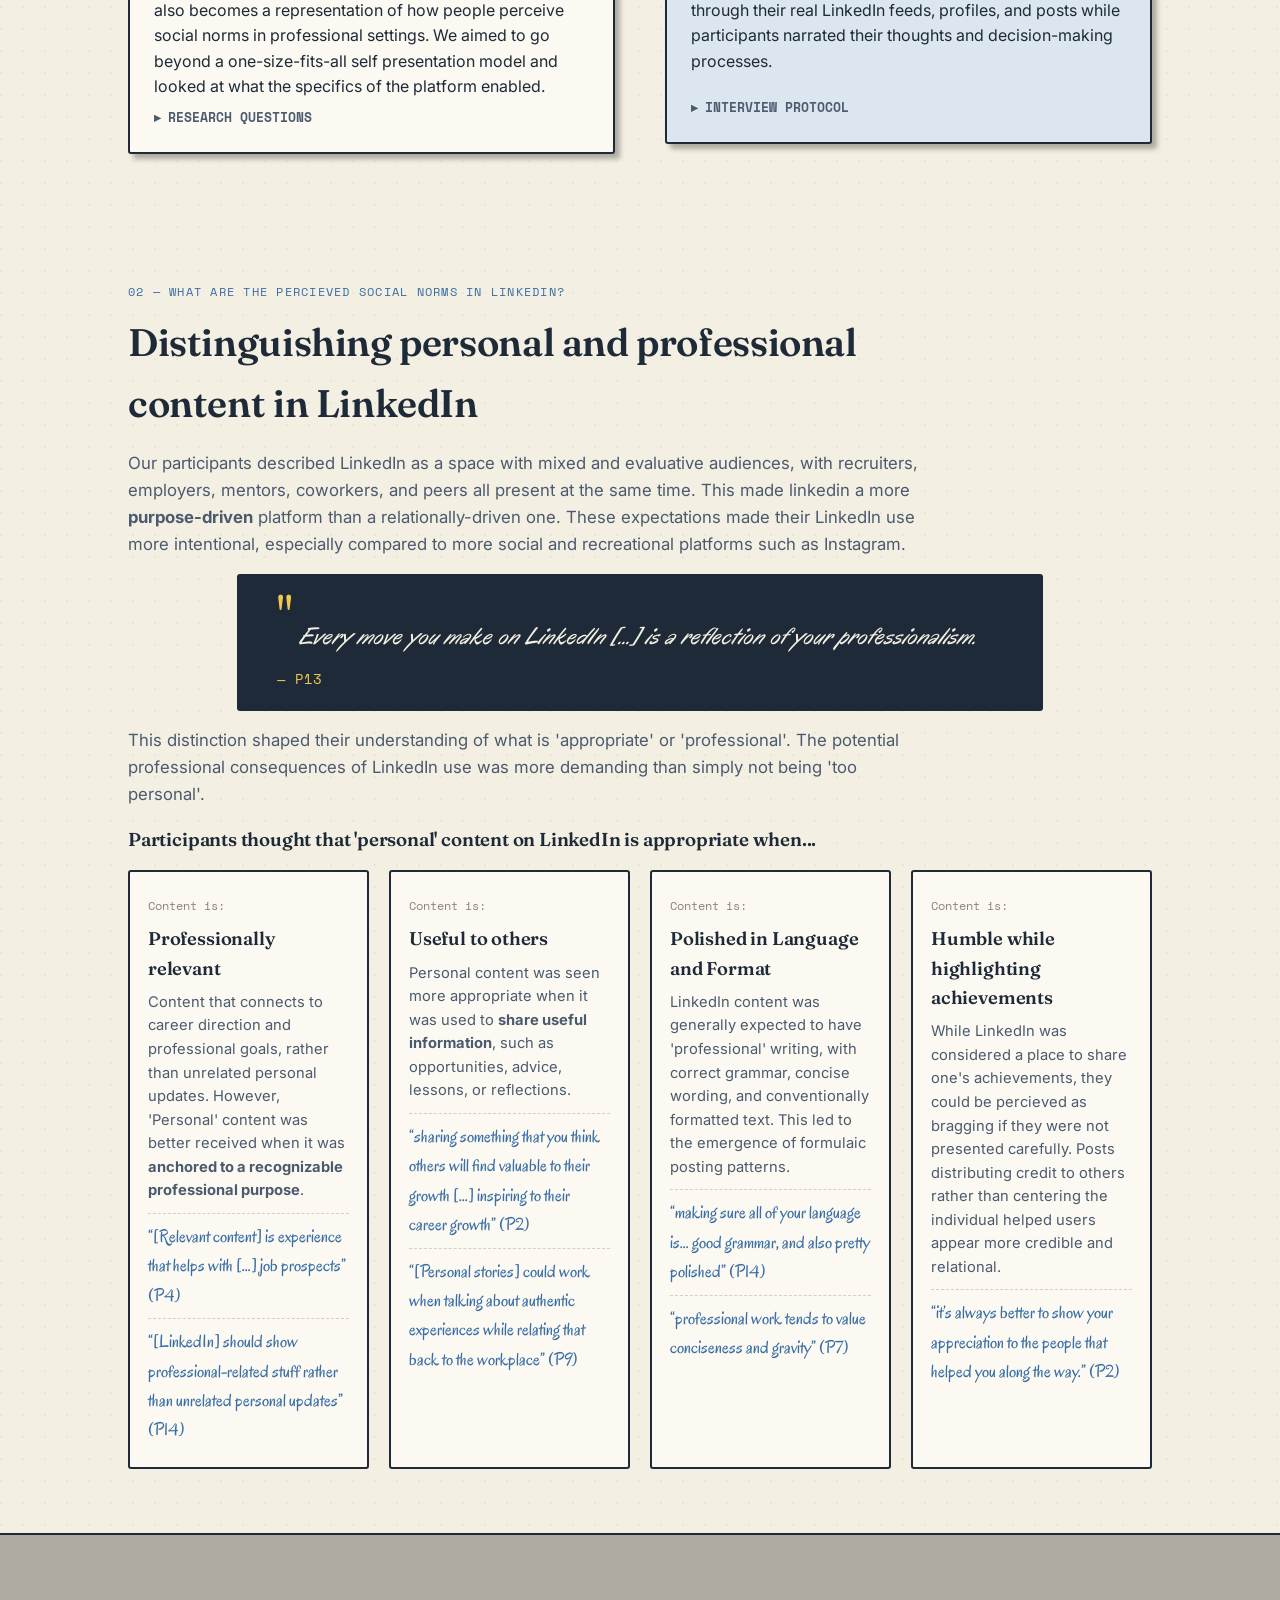
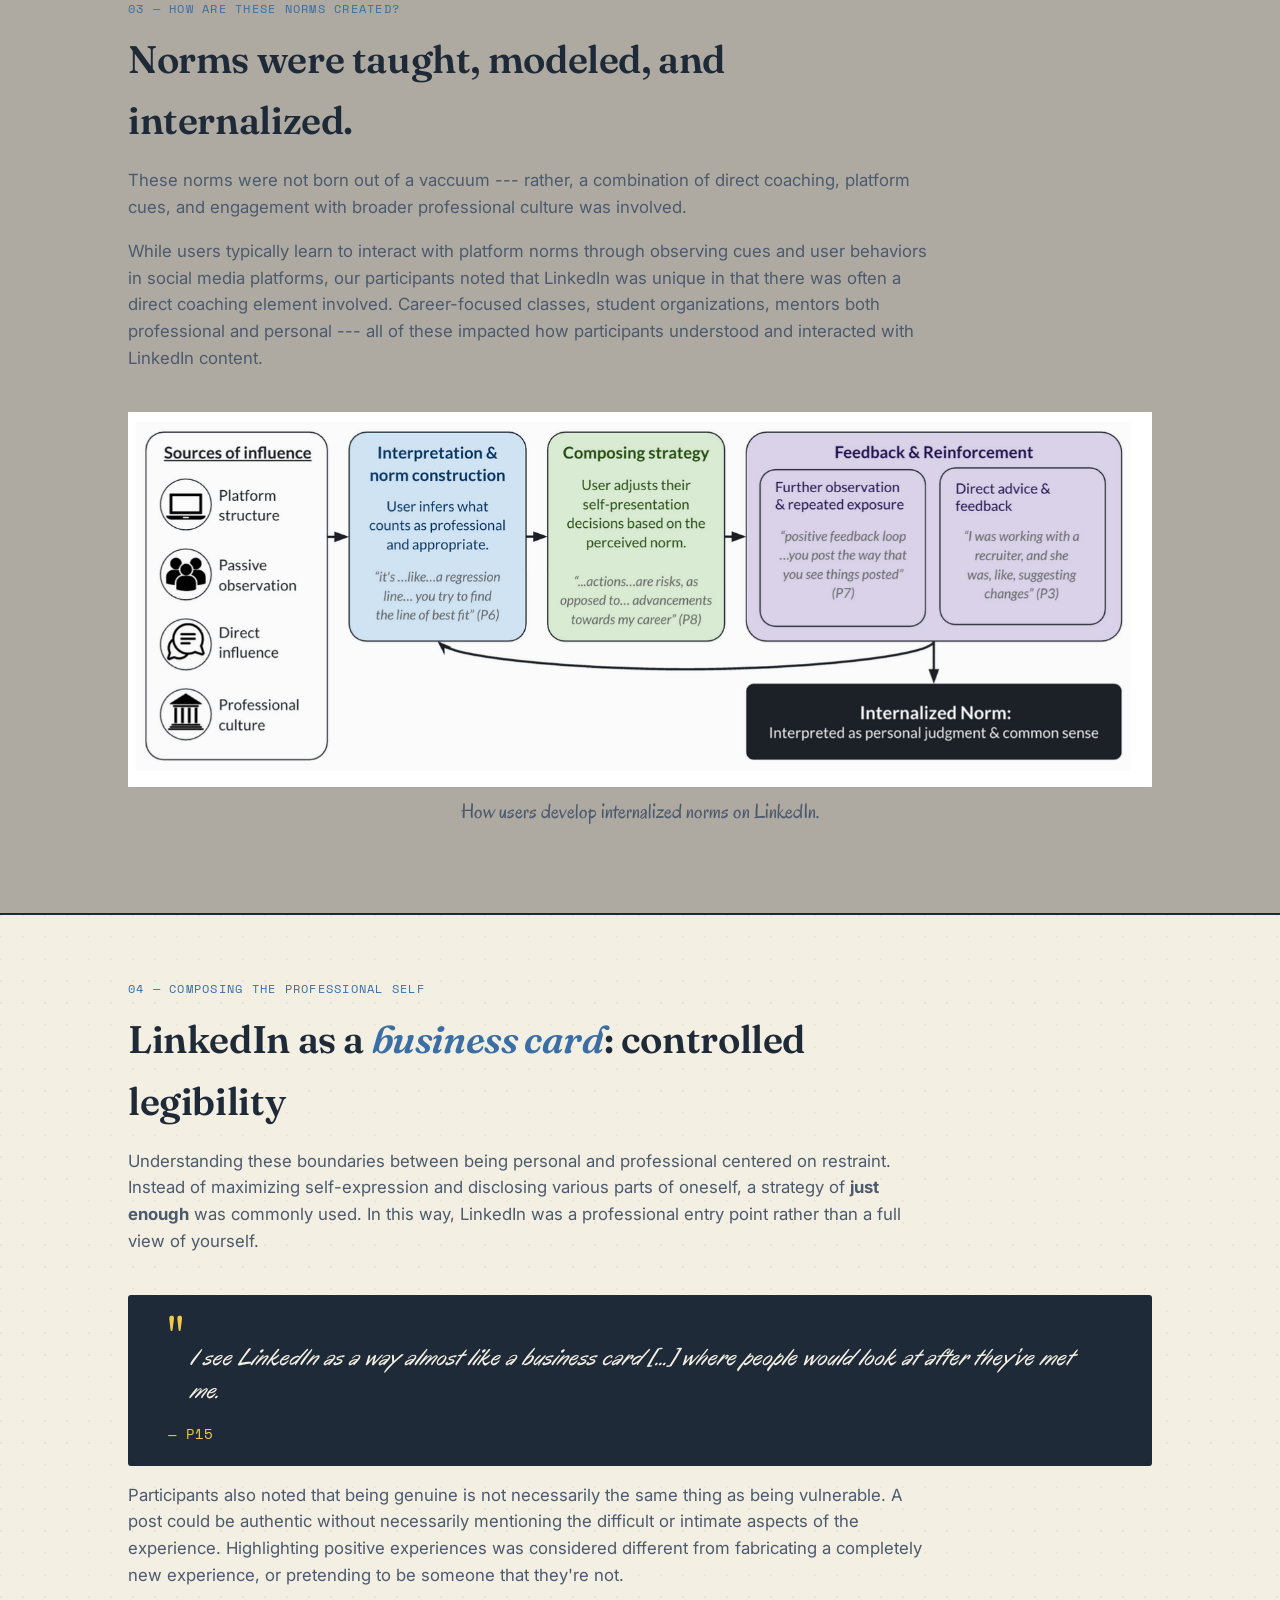
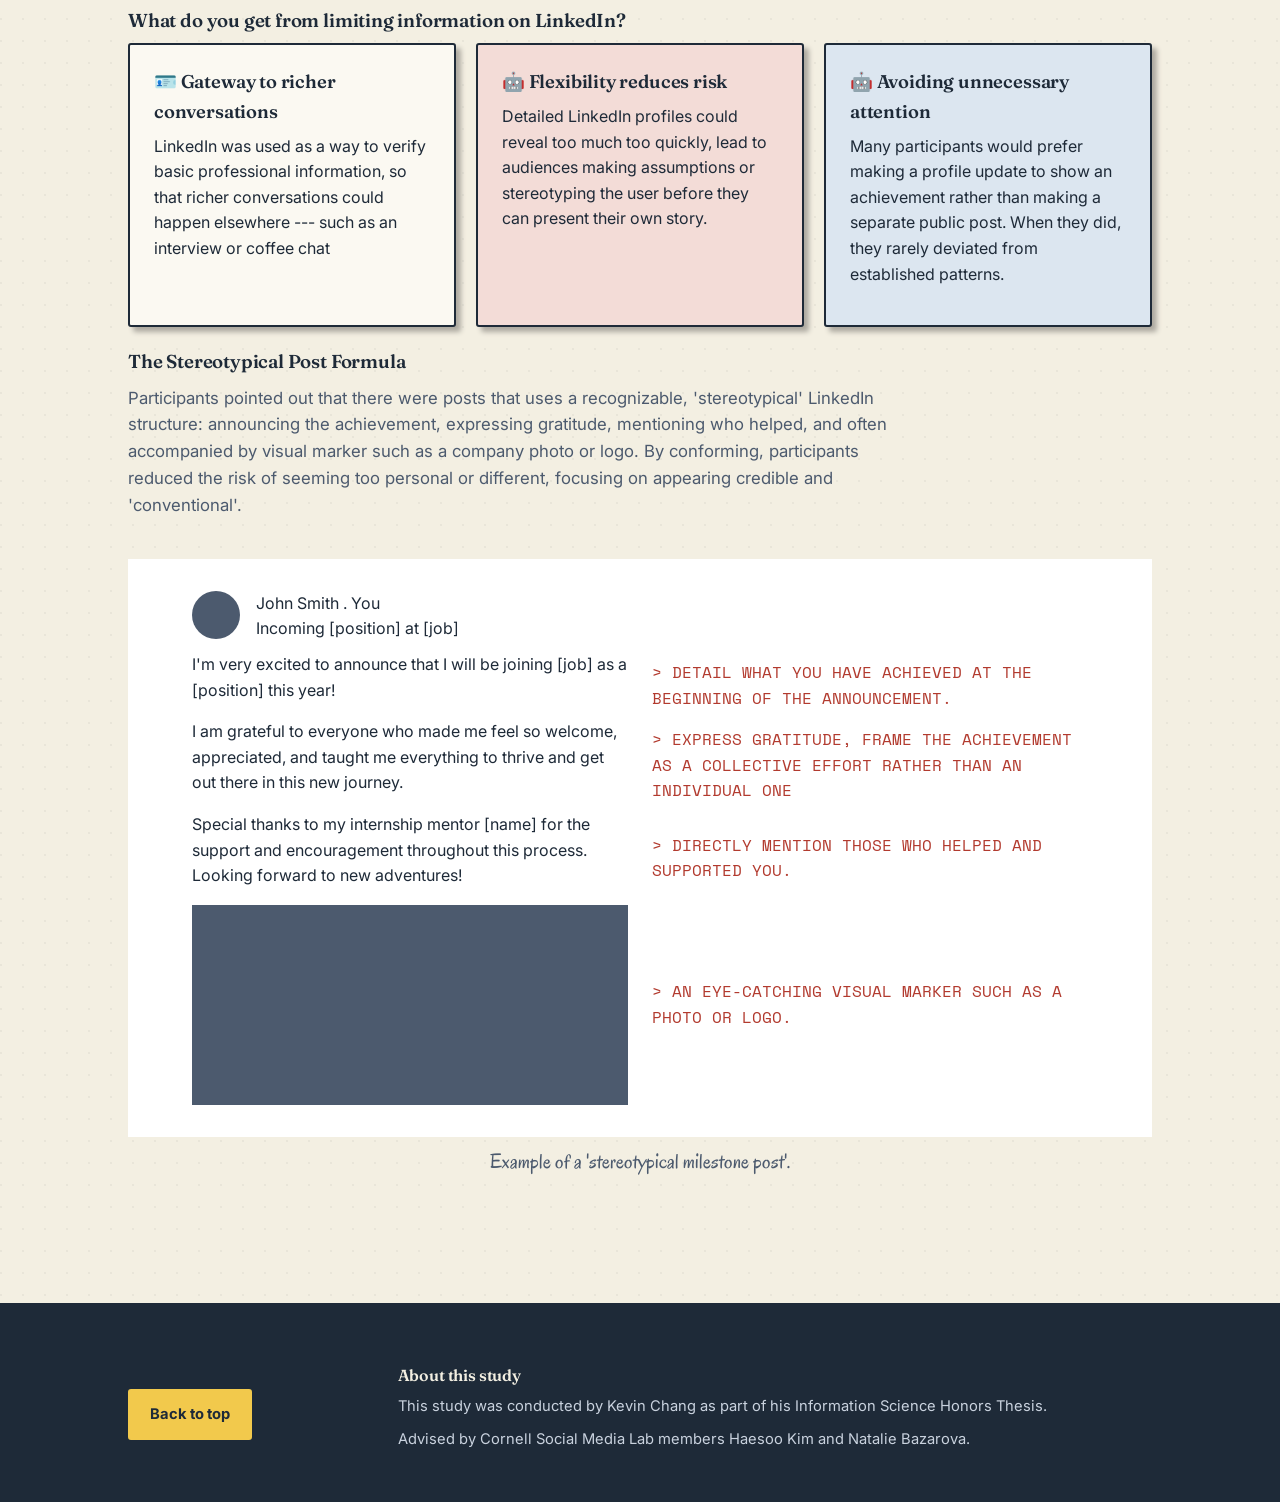
==== commit 23998998: "Fixed header" ====
--- a/index.html
+++ b/index.html
@@ -3,7 +3,7 @@
 	<head>
 		<meta charset="UTF-8" />
 		<meta name="viewport" content="width=device-width, initial-scale=1.0" />
-		<title>LinkedIn as a Business Card — Social Media Lab Notes</title>
+		<title>LinkedIn as a Business Card</title>
 		<link rel="preconnect" href="https://fonts.googleapis.com" />
 		<link
 			href="https://fonts.googleapis.com/css2?family=Fraunces:ital,opsz,wght@0,9..144,400;0,9..144,500;0,9..144,600;0,9..144,700;1,9..144,500&family=Inter:wght@400;500;600;700&family=Caveat:wght@500;600;700&family=Oregano&family=Space+Mono:wght@400;700&display=swap"
@@ -44,30 +44,31 @@
 		<!-- ============ HERO ============ -->
 		<header class="hero wrap">
 			<div>
-				<span class="eyebrow">✎ New from the Social Media Lab</span>
-				<h1>LinkedIn is basically a <em>business card,</em> not a diary.</h1>
+				<!-- <span class="eyebrow">✎ New from the Social Media Lab</span> -->
+				<h1>What makes something <em>Professional enough</em> to be on LinkedIn?</h1>
 				<p class="hero-sub">
-					What are things that feel too professional to post on LinkedIn? Is it unprofessional to
-					post about personal issues? How do we develop these boundaries, and why? <br />
+					What are things that feel too personal to post on LinkedIn? Is it unprofessional to post
+					about personal issues? How do we develop these boundaries, and why? Where do we learn
+					them? <br />
 
 					We talked to 20 college students about what feels "too personal" to post on LinkedIn — and
-					found a hidden rulebook that nobody writes down, but almost everyone follows.
+					found that determining what is professional versus personal is not as easy as it seems.
 				</p>
 				<!-- <div class="hero-meta">
 					<div><strong>20</strong>students interviewed</div>
 					<div><strong>45–60min</strong>per conversation</div>
 				</div> -->
-				<div class="cta-row">
+				<!-- <div class="cta-row">
 					<a href="#study" class="btn btn-primary">Read the plain-language version ↓</a>
 					<a href="#tryit" class="btn btn-secondary">Try the "too personal?" quiz</a>
-				</div>
-			</div>
-
-			<div class="hero-art">
+				</div> -->
+			</div>
+
+			<!-- <div class="hero-art">
 				<div class="bcard-wrap">
 					<div class="tape"></div>
 				</div>
-			</div>
+			</div> -->
 		</header>
 
 		<!-- ============ THE STUDY ============ -->
@@ -292,13 +293,14 @@
 						understanding of what is 'appropriate' or 'professional'. Some participants enjoyed the
 						ability to -->
 					</p>
-
-					<div class="quote-block">
-						<div class="mark">"</div>
-						<p>Every move you make on LinkedIn [...] is a reflection of your professionalism.</p>
-						<cite>— P13</cite>
-					</div>
-
+				</div>
+
+				<div class="quote-block">
+					<div class="mark">"</div>
+					<p>Every move you make on LinkedIn [...] is a reflection of your professionalism.</p>
+					<cite>— P13</cite>
+				</div>
+				<div class="section-head" style="margin-bottom: 0">
 					<p>
 						This distinction shaped their understanding of what is 'appropriate' or 'professional'.
 						The potential professional consequences of LinkedIn use was more demanding than simply
--- a/style.css
+++ b/style.css
@@ -115,11 +115,12 @@
 
 /* ---------- HERO ---------- */
 .hero {
-	padding: 90px 0 60px;
-	display: grid;
-	grid-template-columns: 1.1fr 1fr;
+	/* padding: 60px; */
+	display: grid;
+	/* grid-template-columns: 1.1fr 1fr; */
 	gap: 40px;
 	align-items: center;
+	padding-top: 50px;
 }
 @media (max-width: 860px) {
 	.hero {
@@ -143,7 +144,7 @@
 }
 .hero h1 {
 	font-size: clamp(2.4rem, 5vw, 3.6rem);
-	line-height: 1.04;
+	line-height: 1.2;
 }
 em {
 	font-style: italic;
@@ -152,7 +153,7 @@
 .hero-sub {
 	font-size: 1.1rem;
 	color: var(--ink-soft);
-	max-width: 46ch;
+	/* max-width: 80; */
 	margin-top: 18px;
 }
 .hero-meta {
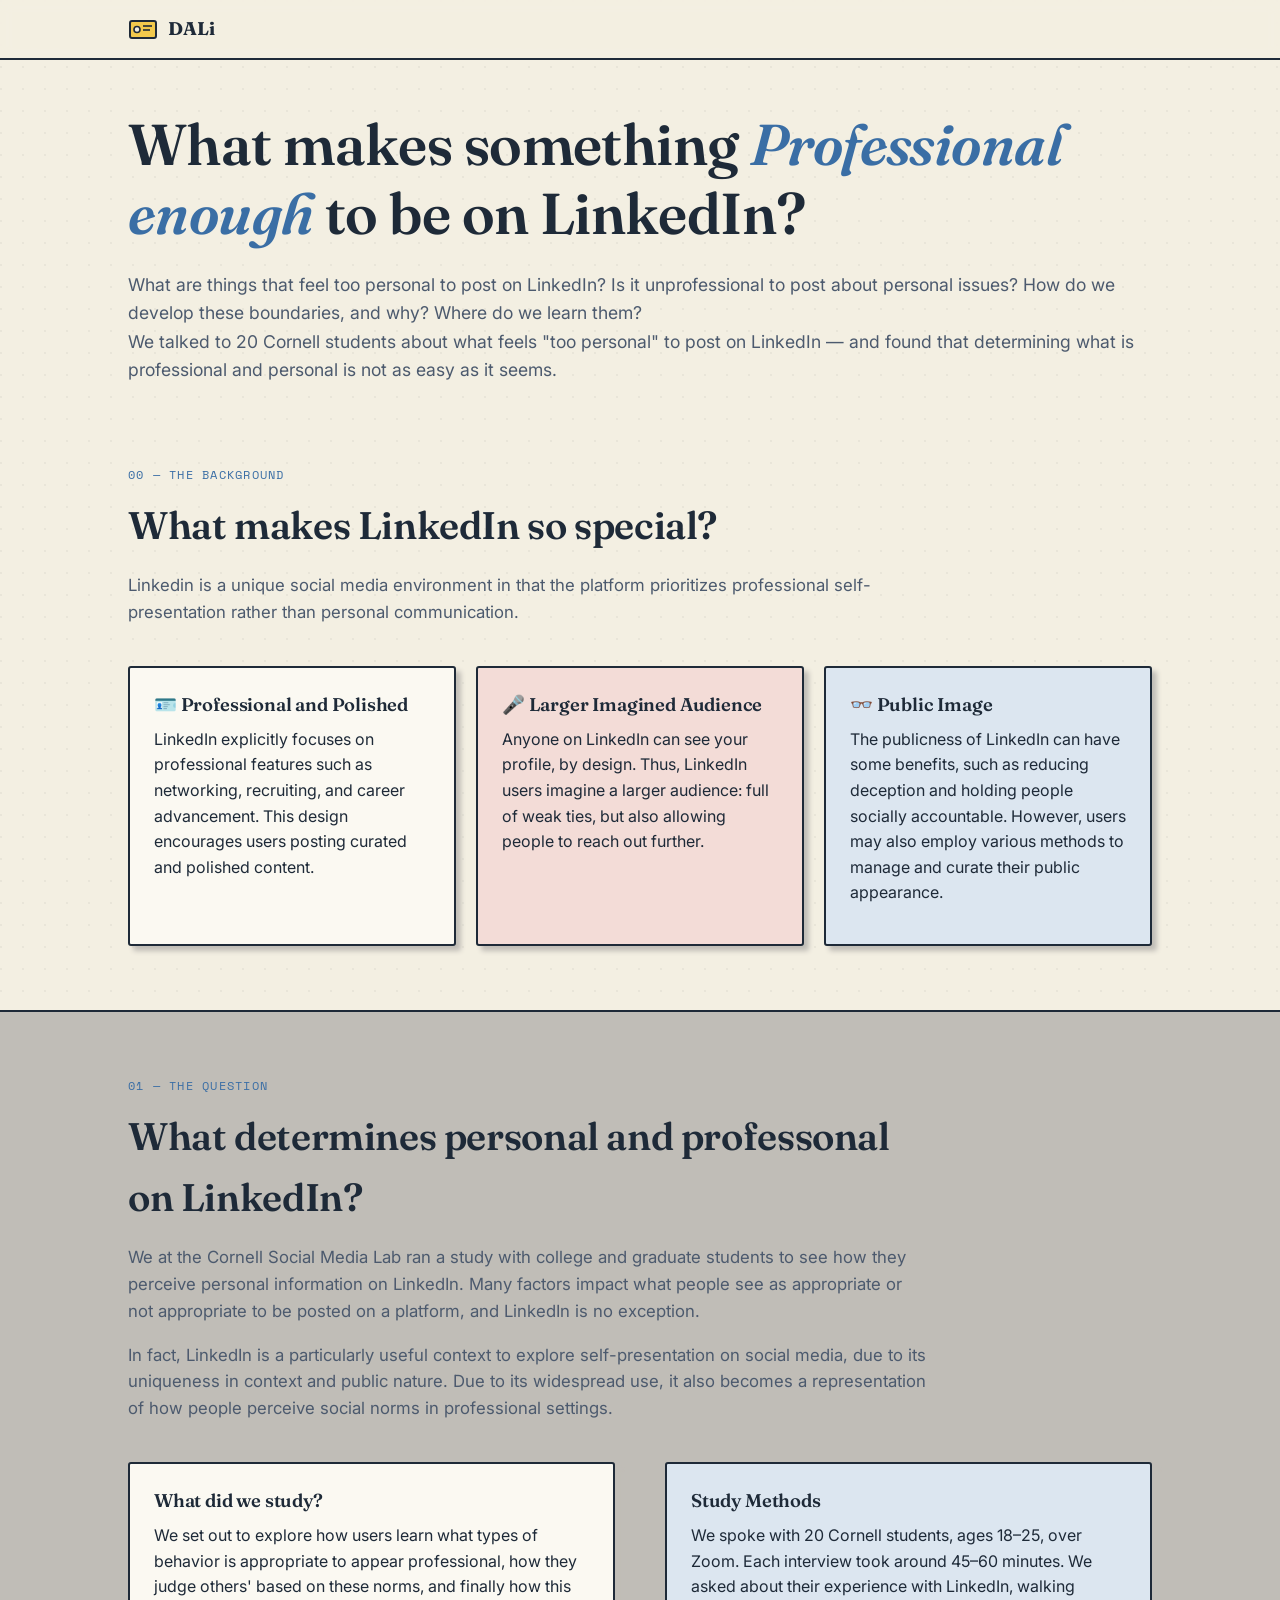
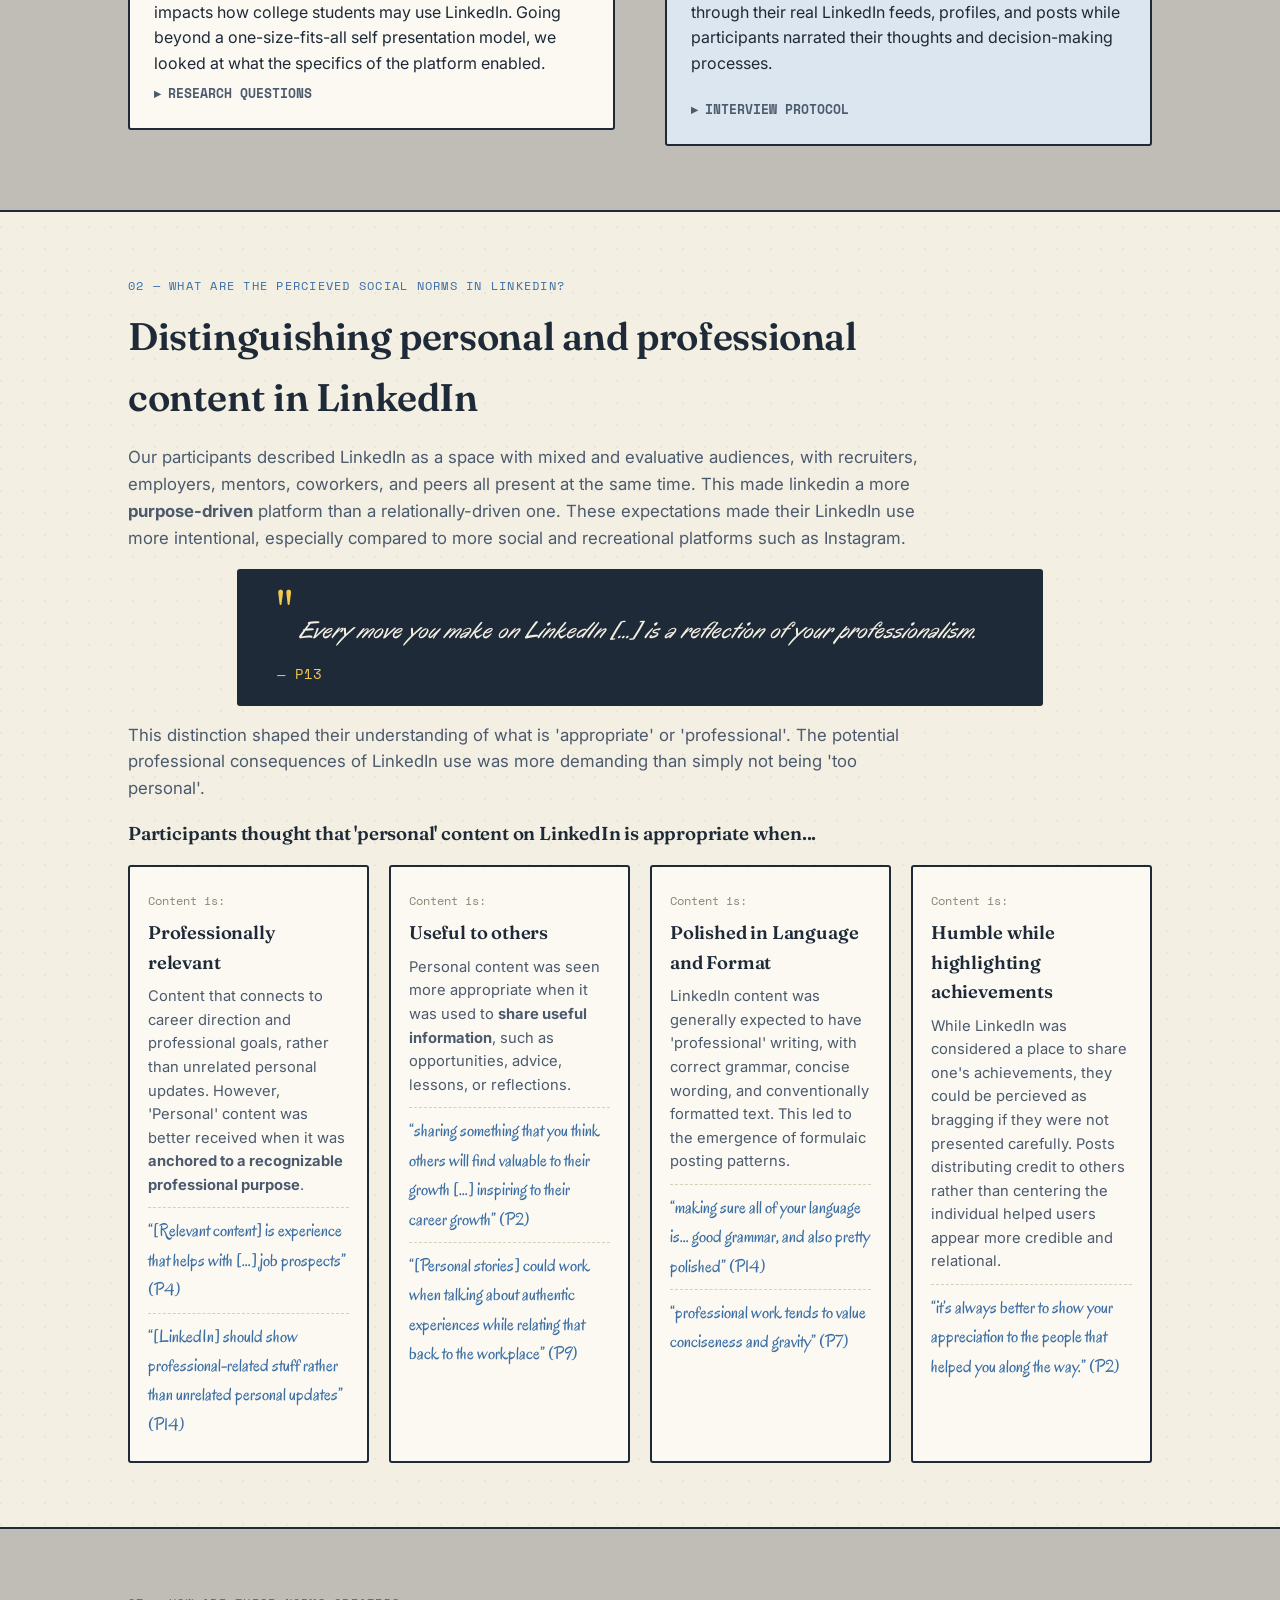
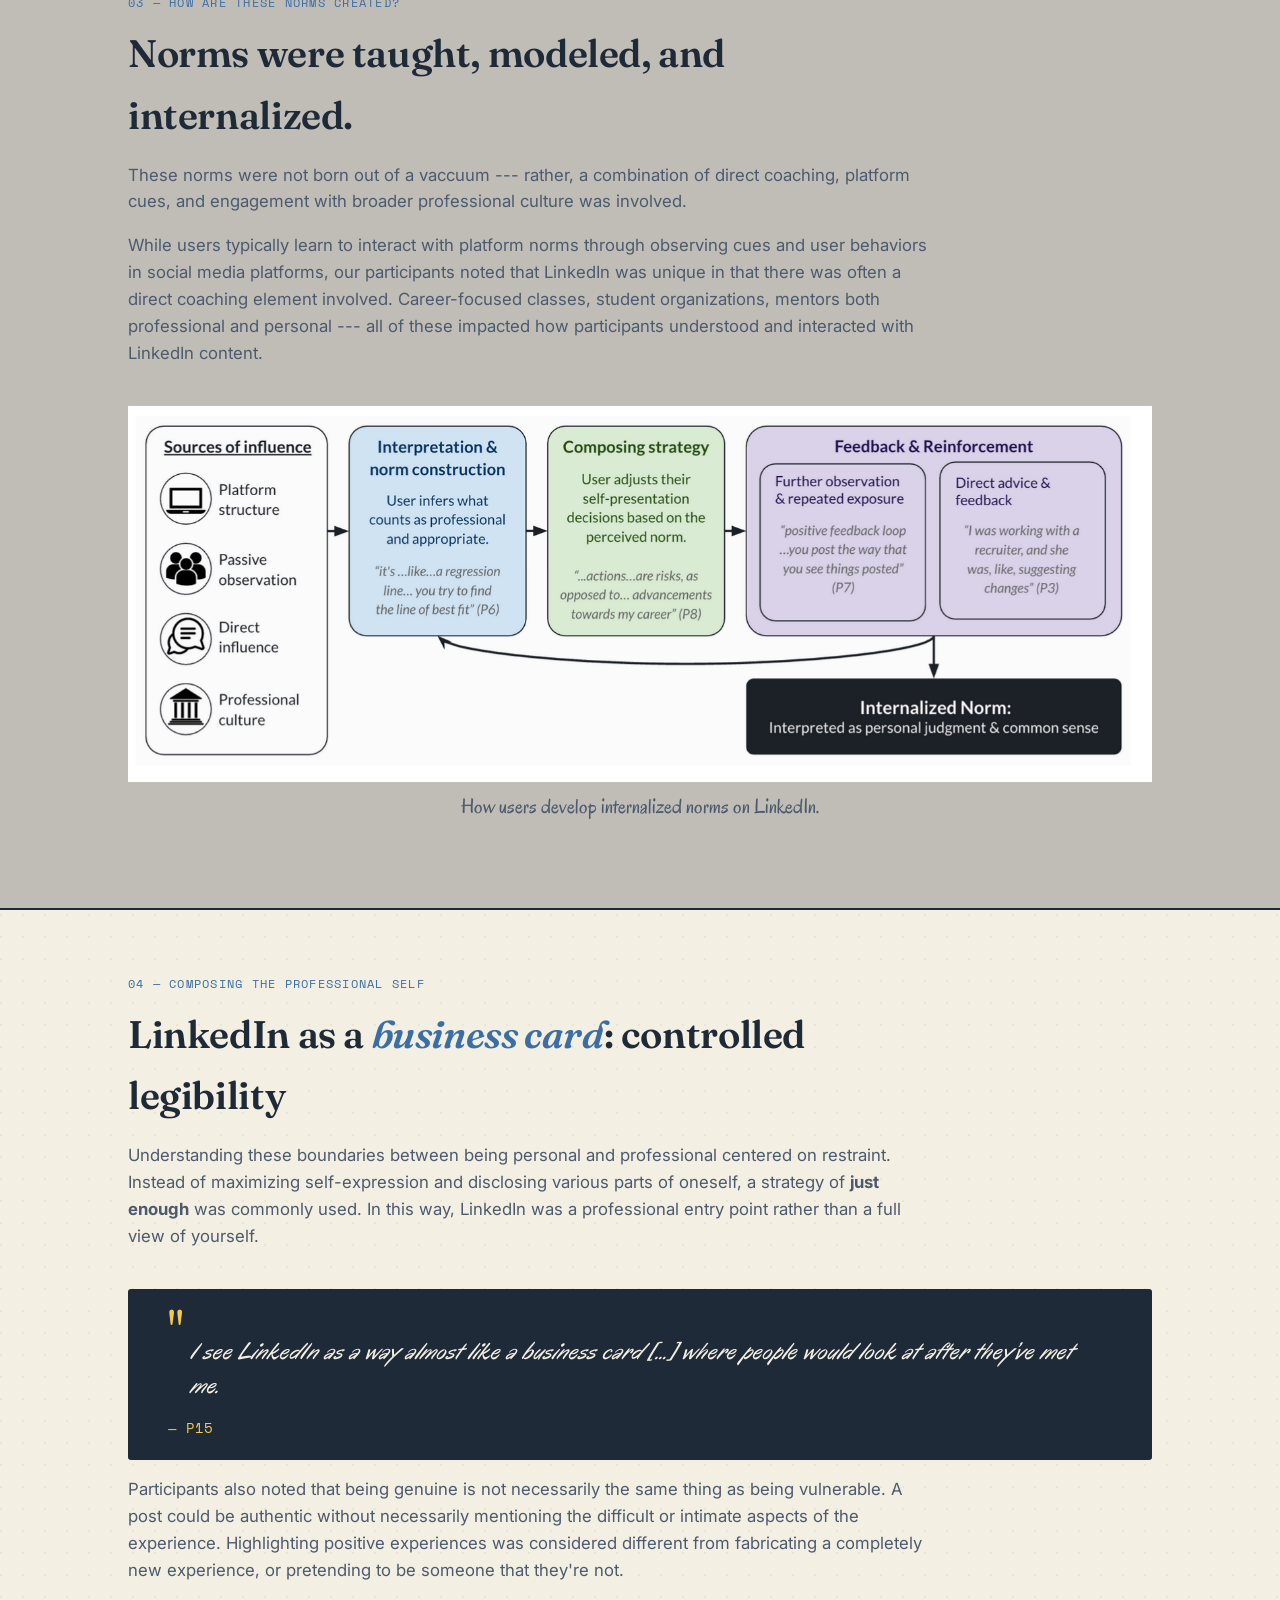
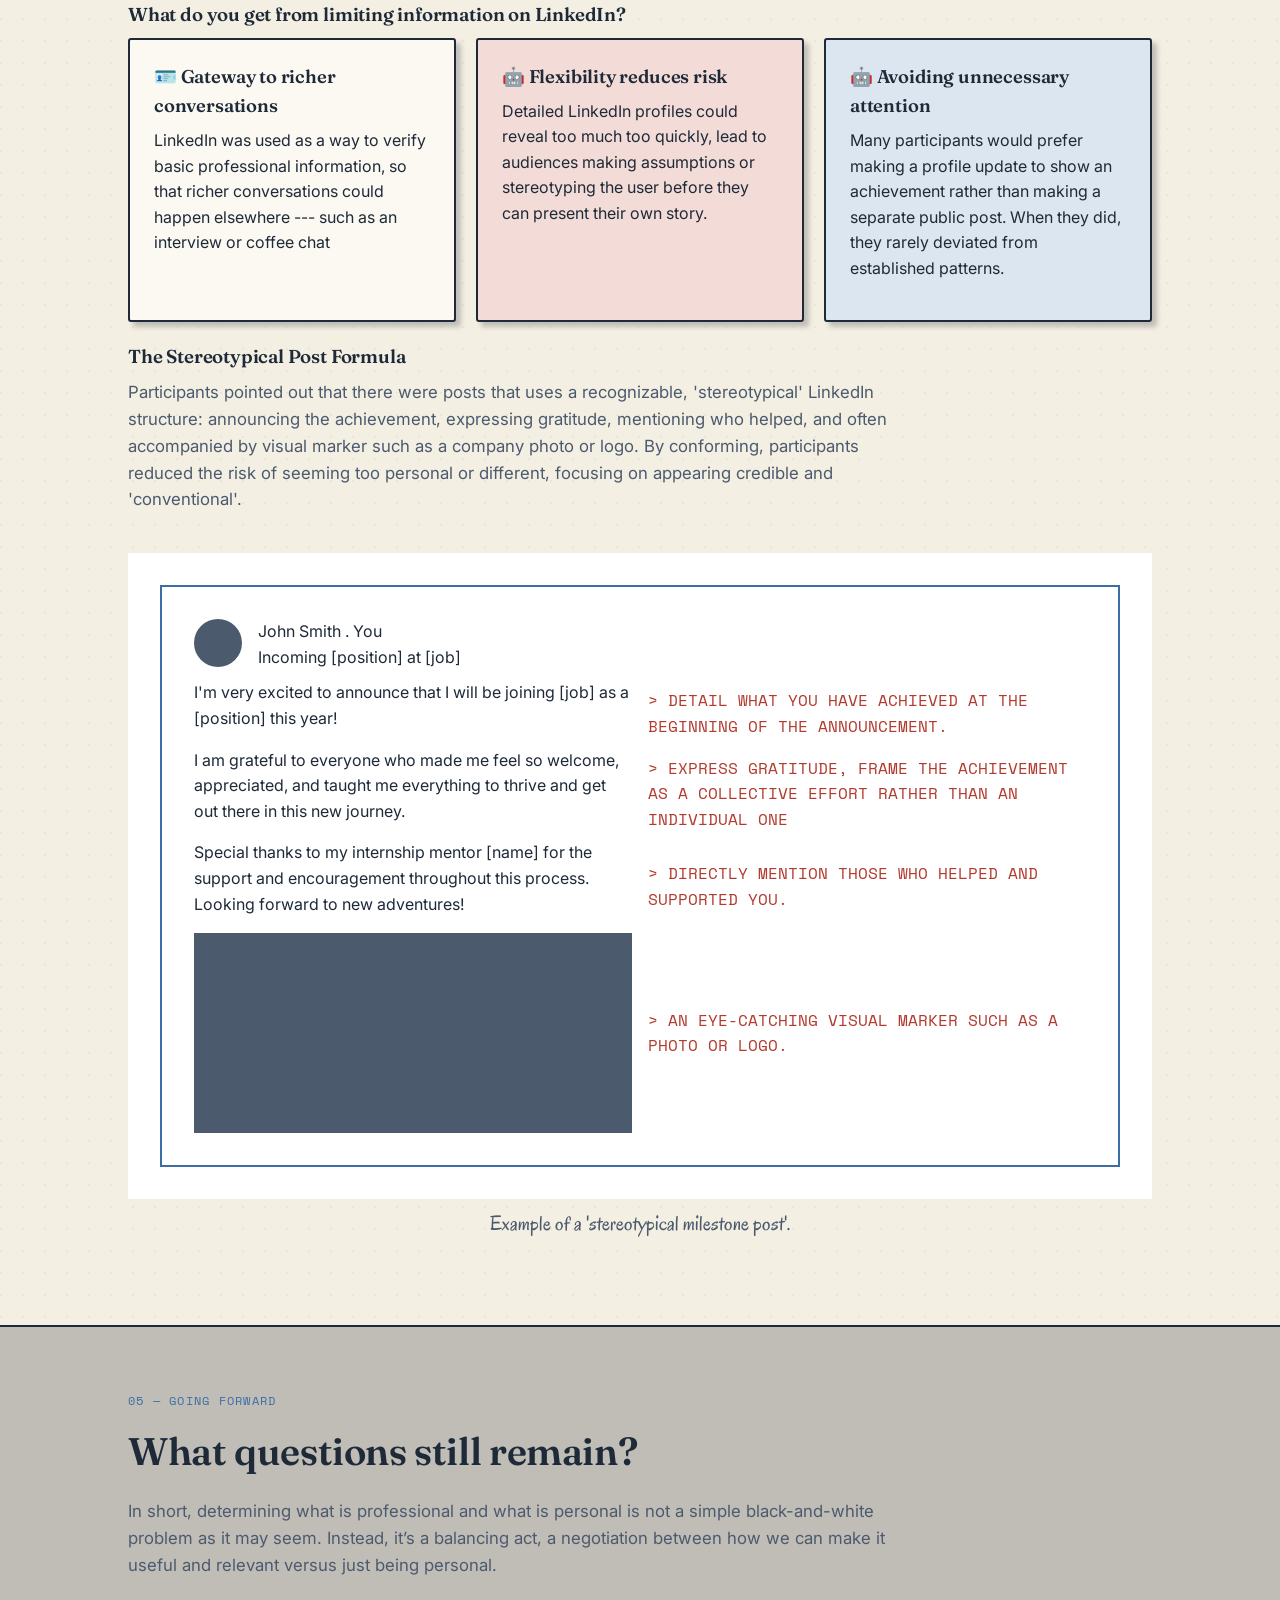
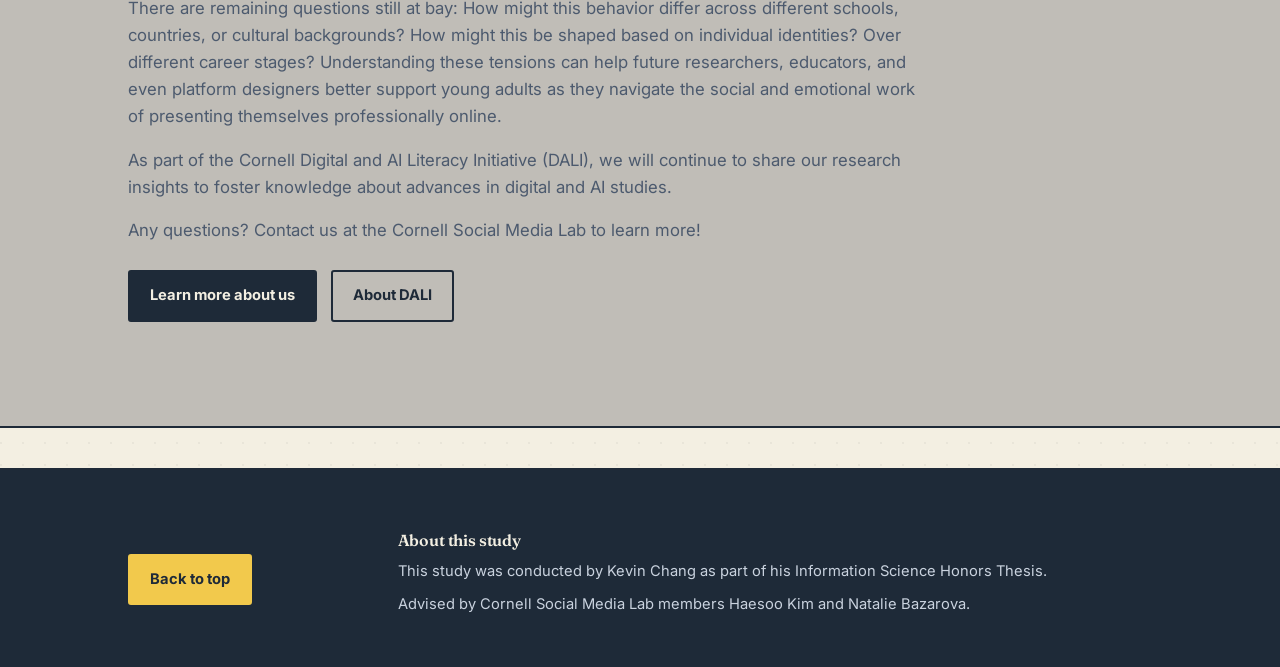
==== commit 95230b27: "update final section" ====
--- a/index.html
+++ b/index.html
@@ -28,7 +28,7 @@
 						<line x1="15" y1="12" x2="24" y2="12" stroke="#1E2A38" stroke-width="1.6" />
 						<line x1="15" y1="16" x2="22" y2="16" stroke="#1E2A38" stroke-width="1.6" />
 					</svg>
-					Lab Notes
+					DALi
 				</div>
 				<!-- <ul>
 					<li><a href="#background">Background: LinkedIn</a></li>
@@ -43,16 +43,15 @@
 
 		<!-- ============ HERO ============ -->
 		<header class="hero wrap">
-			<div>
-				<!-- <span class="eyebrow">✎ New from the Social Media Lab</span> -->
+			<div id="top">
 				<h1>What makes something <em>Professional enough</em> to be on LinkedIn?</h1>
 				<p class="hero-sub">
 					What are things that feel too personal to post on LinkedIn? Is it unprofessional to post
 					about personal issues? How do we develop these boundaries, and why? Where do we learn
 					them? <br />
 
-					We talked to 20 college students about what feels "too personal" to post on LinkedIn — and
-					found that determining what is professional versus personal is not as easy as it seems.
+					We talked to 20 Cornell students about what feels "too personal" to post on LinkedIn — and
+					found that determining what is professional and personal is not as easy as it seems.
 				</p>
 				<!-- <div class="hero-meta">
 					<div><strong>20</strong>students interviewed</div>
@@ -92,14 +91,14 @@
 						</p>
 					</div>
 					<div class="note-box" style="background: var(--red-soft)">
-						<h3>🤖 Larger Imagined Audience</h3>
+						<h3>🎤 Larger Imagined Audience</h3>
 						<p>
 							Anyone on LinkedIn can see your profile, by design. Thus, LinkedIn users imagine a
 							larger audience: full of weak ties, but also allowing people to reach out further.
 						</p>
 					</div>
-					<div class="note-box" style="background: var(--red-soft)">
-						<h3>🤖 Public Image</h3>
+					<div class="note-box" style="background: var(--blue-soft)">
+						<h3>👓 Public Image</h3>
 						<p>
 							The publicness of LinkedIn can have some benefits, such as reducing deception and
 							holding people socially accountable. However, users may also employ various methods to
@@ -110,7 +109,7 @@
 			</div>
 		</section>
 
-		<section id="study">
+		<section id="study" class="model-section">
 			<div class="wrap">
 				<div class="section-head">
 					<span class="kicker">01 — The Question</span>
@@ -122,21 +121,21 @@
 						exception.
 					</p>
 					<p>
-						We set out to explore how users learn what types of behavior is appropriate to appear
-						professional, how they judge others' based on these norms, and finally how this impacts
-						how college students may use LinkedIn.
+						In fact, LinkedIn is a particularly useful context to explore self-presentation on
+						social media, due to its uniqueness in context and public nature. Due to its widespread
+						use, it also becomes a representation of how people perceive social norms in
+						professional settings.
 					</p>
 				</div>
 
 				<div class="intro-grid">
 					<div class="note-box">
-						<h3>Why is This Important?</h3>
+						<h3>What did we study?</h3>
 						<p style="margin-bottom: 0">
-							LinkedIn is a particularly useful context to explore self-presentation on social
-							media, due to its uniqueness in context and public nature. Due to its widespread use,
-							it also becomes a representation of how people perceive social norms in professional
-							settings. We aimed to go beyond a one-size-fits-all self presentation model and looked
-							at what the specifics of the platform enabled.
+							We set out to explore how users learn what types of behavior is appropriate to appear
+							professional, how they judge others' based on these norms, and finally how this
+							impacts how college students may use LinkedIn. Going beyond a one-size-fits-all self
+							presentation model, we looked at what the specifics of the platform enabled.
 						</p>
 
 						<button
@@ -494,35 +493,39 @@
 				</div>
 
 				<div class="example">
-					<div class="profile">
-						<div id="example-photo"></div>
-						<div>
-							<div id="example-name">John Smith . You</div>
-							<div id="example-position">Incoming [position] at [job]</div>
-						</div>
-					</div>
-					<div class="post">
-						<p>
-							I'm very excited to announce that I will be joining [job] as a [position] this year!
-						</p>
-						<div class="example-note">
-							> Detail what you have achieved at the beginning of the announcement.
-						</div>
-						<p>
-							I am grateful to everyone who made me feel so welcome, appreciated, and taught me
-							everything to thrive and get out there in this new journey.
-						</p>
-						<div class="example-note">
-							> Express gratitude, frame the achievement as a collective effort rather than an
-							individual one
-						</div>
-						<p>
-							Special thanks to my internship mentor [name] for the support and encouragement
-							throughout this process. Looking forward to new adventures!
-						</p>
-						<div class="example-note">> Directly mention those who helped and supported you.</div>
-						<div id="example-logo"></div>
-						<div class="example-note">> An eye-catching visual marker such as a photo or logo.</div>
+					<div class="example-wrapper">
+						<div class="profile">
+							<div id="example-photo"></div>
+							<div>
+								<div id="example-name">John Smith . You</div>
+								<div id="example-position">Incoming [position] at [job]</div>
+							</div>
+						</div>
+						<div class="post">
+							<p>
+								I'm very excited to announce that I will be joining [job] as a [position] this year!
+							</p>
+							<div class="example-note">
+								> Detail what you have achieved at the beginning of the announcement.
+							</div>
+							<p>
+								I am grateful to everyone who made me feel so welcome, appreciated, and taught me
+								everything to thrive and get out there in this new journey.
+							</p>
+							<div class="example-note">
+								> Express gratitude, frame the achievement as a collective effort rather than an
+								individual one
+							</div>
+							<p>
+								Special thanks to my internship mentor [name] for the support and encouragement
+								throughout this process. Looking forward to new adventures!
+							</p>
+							<div class="example-note">> Directly mention those who helped and supported you.</div>
+							<div id="example-logo"></div>
+							<div class="example-note">
+								> An eye-catching visual marker such as a photo or logo.
+							</div>
+						</div>
 					</div>
 				</div>
 				<p class="diagram-caption">Example of a 'stereotypical milestone post'.</p>
@@ -531,6 +534,42 @@
 
 		<!-- ============ FACTS: business card + AI ============ -->
 
+		<section id="conclusion" class="model-section">
+			<div class="wrap">
+				<div class="section-head">
+					<span class="kicker">05 — Going forward</span>
+					<h2>What questions still remain?</h2>
+					<p>
+						In short, determining what is professional and what is personal is not a simple
+						black-and-white problem as it may seem. Instead, it’s a balancing act, a negotiation
+						between how we can make it useful and relevant versus just being personal.
+					</p>
+					<p>
+						There are remaining questions still at bay: How might this behavior differ across
+						different schools, countries, or cultural backgrounds? How might this be shaped based on
+						individual identities? Over different career stages? Understanding these tensions can
+						help future researchers, educators, and even platform designers better support young
+						adults as they navigate the social and emotional work of presenting themselves
+						professionally online.
+					</p>
+
+					<p>
+						As part of the Cornell Digital and AI Literacy Initiative (DALI), we will continue to
+						share our research insights to foster knowledge about advances in digital and AI
+						studies.
+					</p>
+
+					<p>Any questions? Contact us at the Cornell Social Media Lab to learn more!</p>
+
+					<div class="cta-row">
+						<a href="https://socialmedialab.cornell.edu/" class="btn btn-primary"
+							>Learn more about us</a
+						>
+						<a href="https://dali.cornell.edu/" class="btn btn-secondary">About DALI</a>
+					</div>
+				</div>
+			</div>
+		</section>
 		<!-- ============ RESOURCES / FOOTER ============ -->
 		<footer id="resources">
 			<div class="wrap">
@@ -543,7 +582,7 @@
 						</p> -->
 						<div class="cta-row">
 							<a
-								href="#study"
+								href="#top"
 								class="btn"
 								style="background: var(--yellow); border-color: var(--yellow); color: var(--ink)"
 								>Back to top</a
--- a/style.css
+++ b/style.css
@@ -1,6 +1,6 @@
 :root {
 	--paper: #f3efe2;
-	--paper-dark: #aeaaa1;
+	--paper-dark: #c0bdb7;
 	--card: #fbf9f2;
 	--ink: #1e2a38;
 	--ink-soft: #4c5a6e;
@@ -433,7 +433,12 @@
 
 .example {
 	background-color: white;
-	padding: 2em 4em;
+	padding: 2em;
+}
+
+.example-wrapper {
+	border: solid var(--blue) 2px;
+	padding: 2em;
 }
 
 .example .profile {
@@ -458,7 +463,7 @@
 .post {
 	display: grid;
 	grid-template-columns: 1fr 1fr;
-	column-gap: 24px;
+	column-gap: 1em;
 	align-items: center;
 }
 @media (max-width: 800px) {
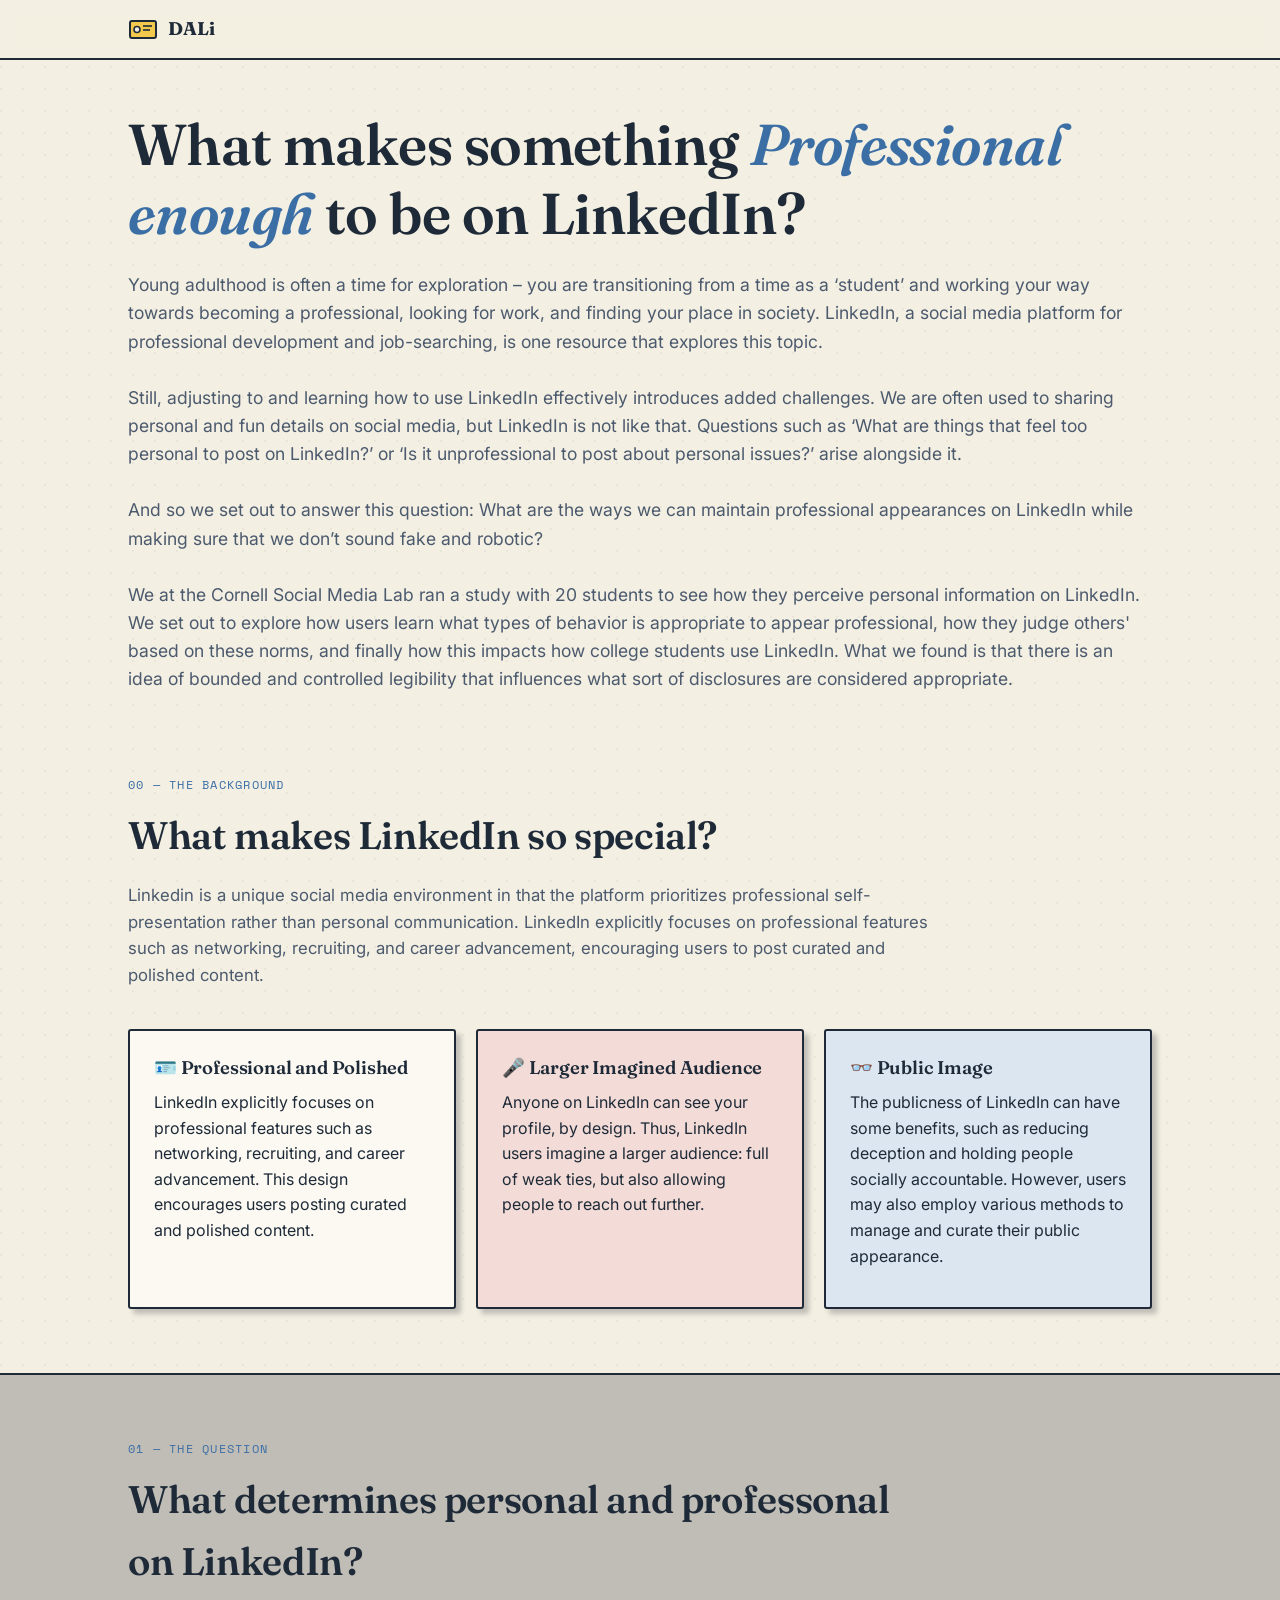
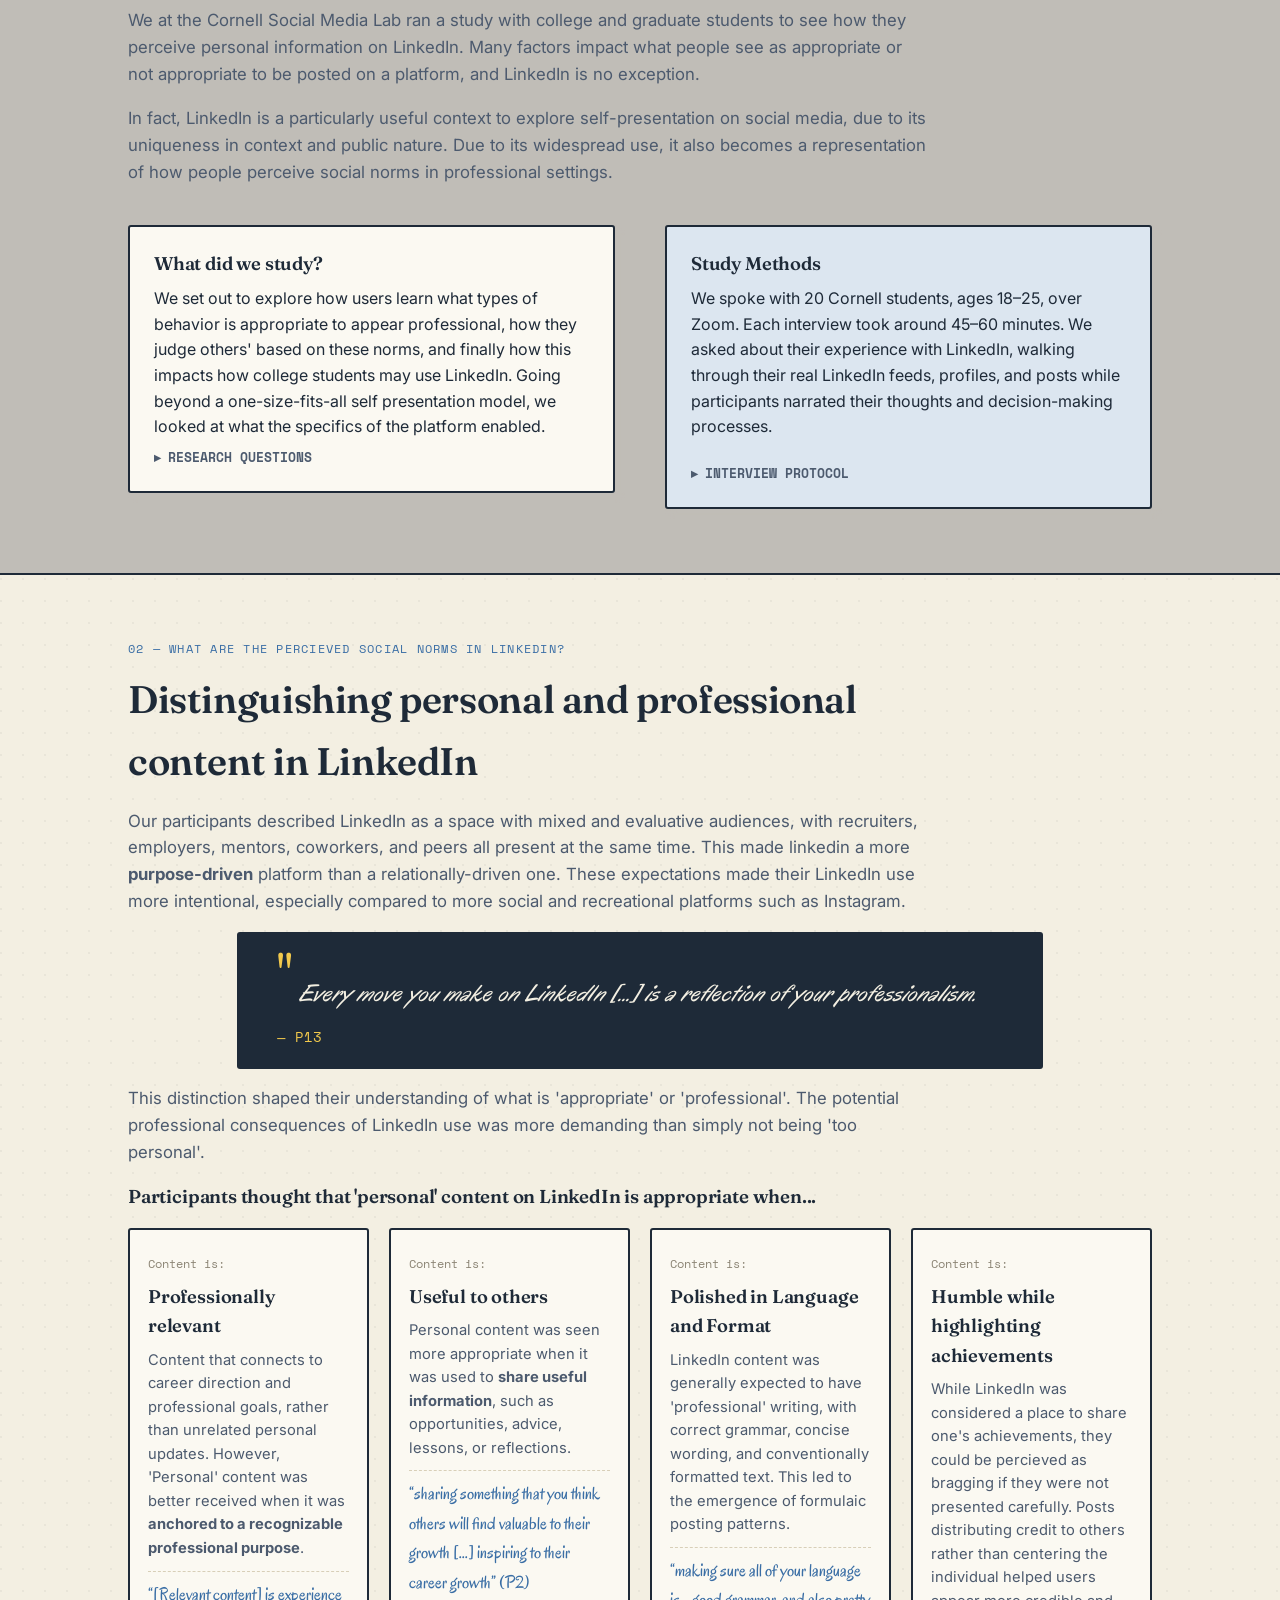
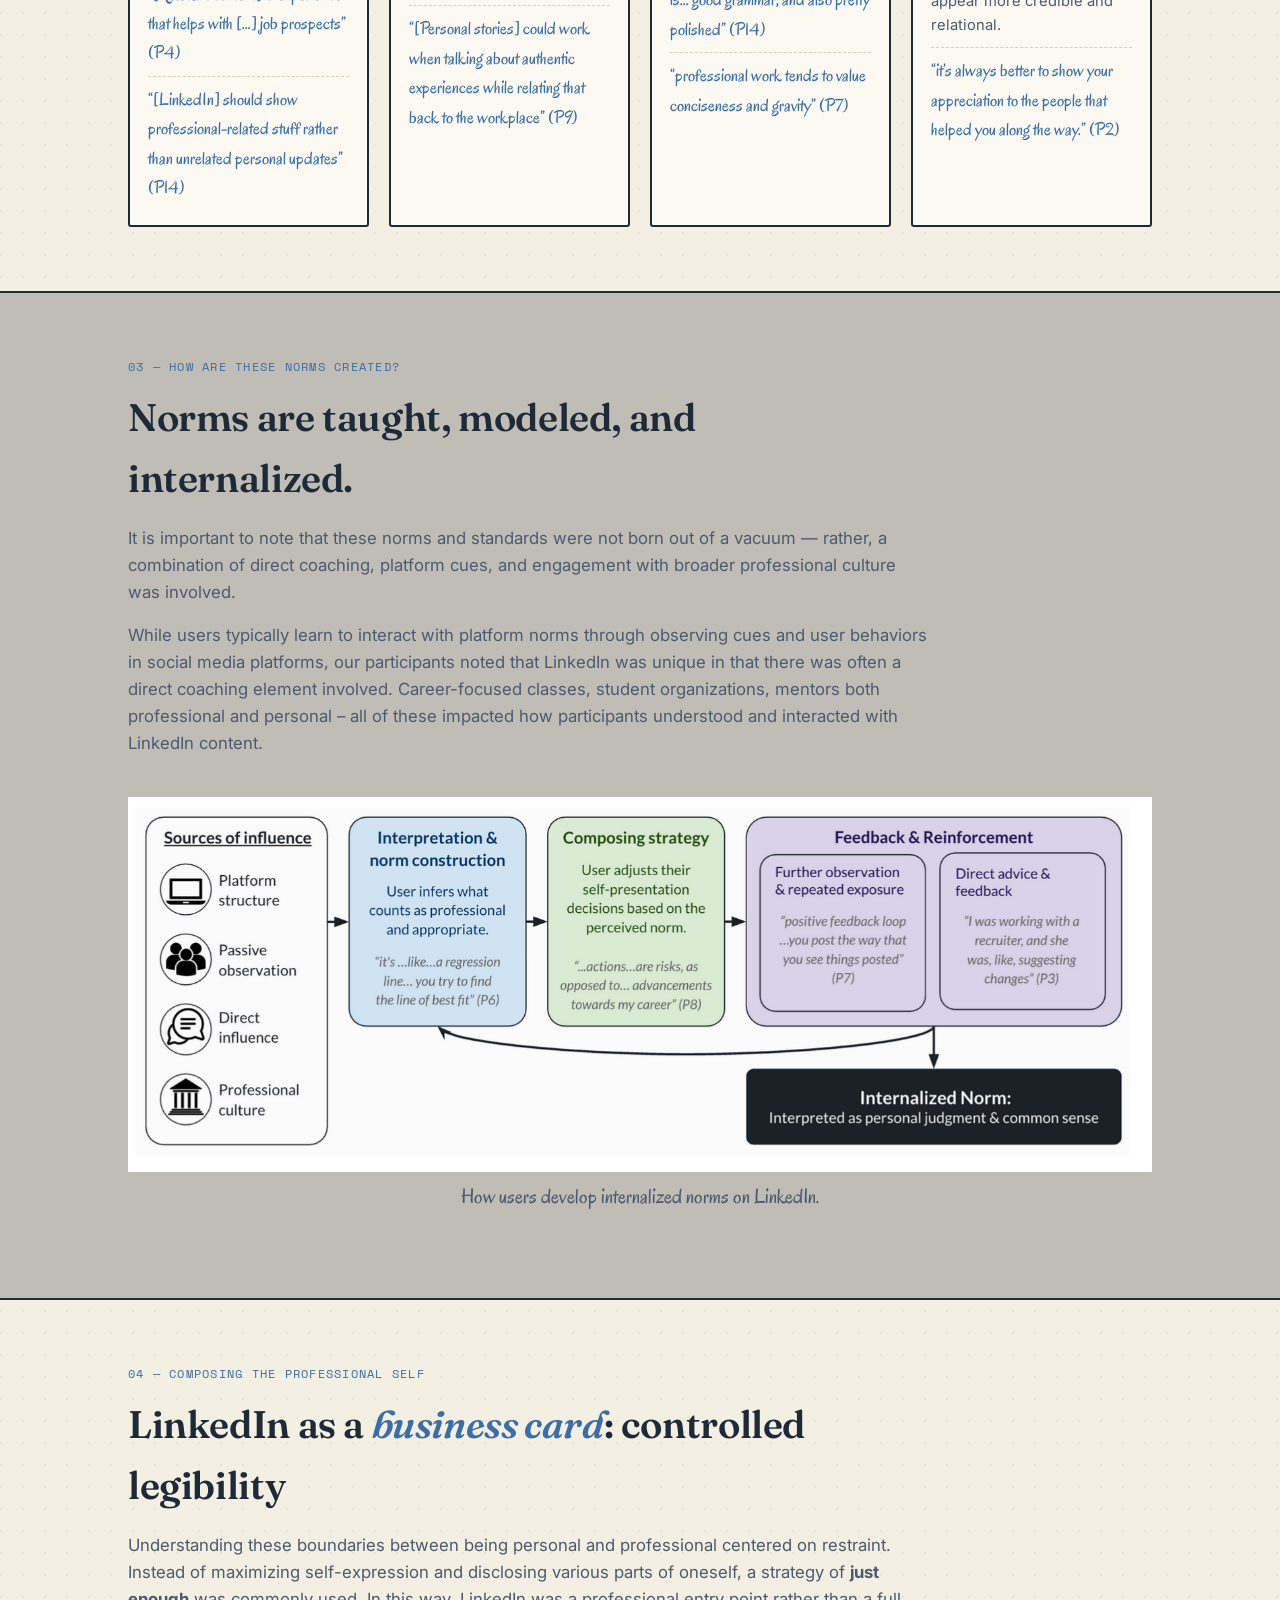
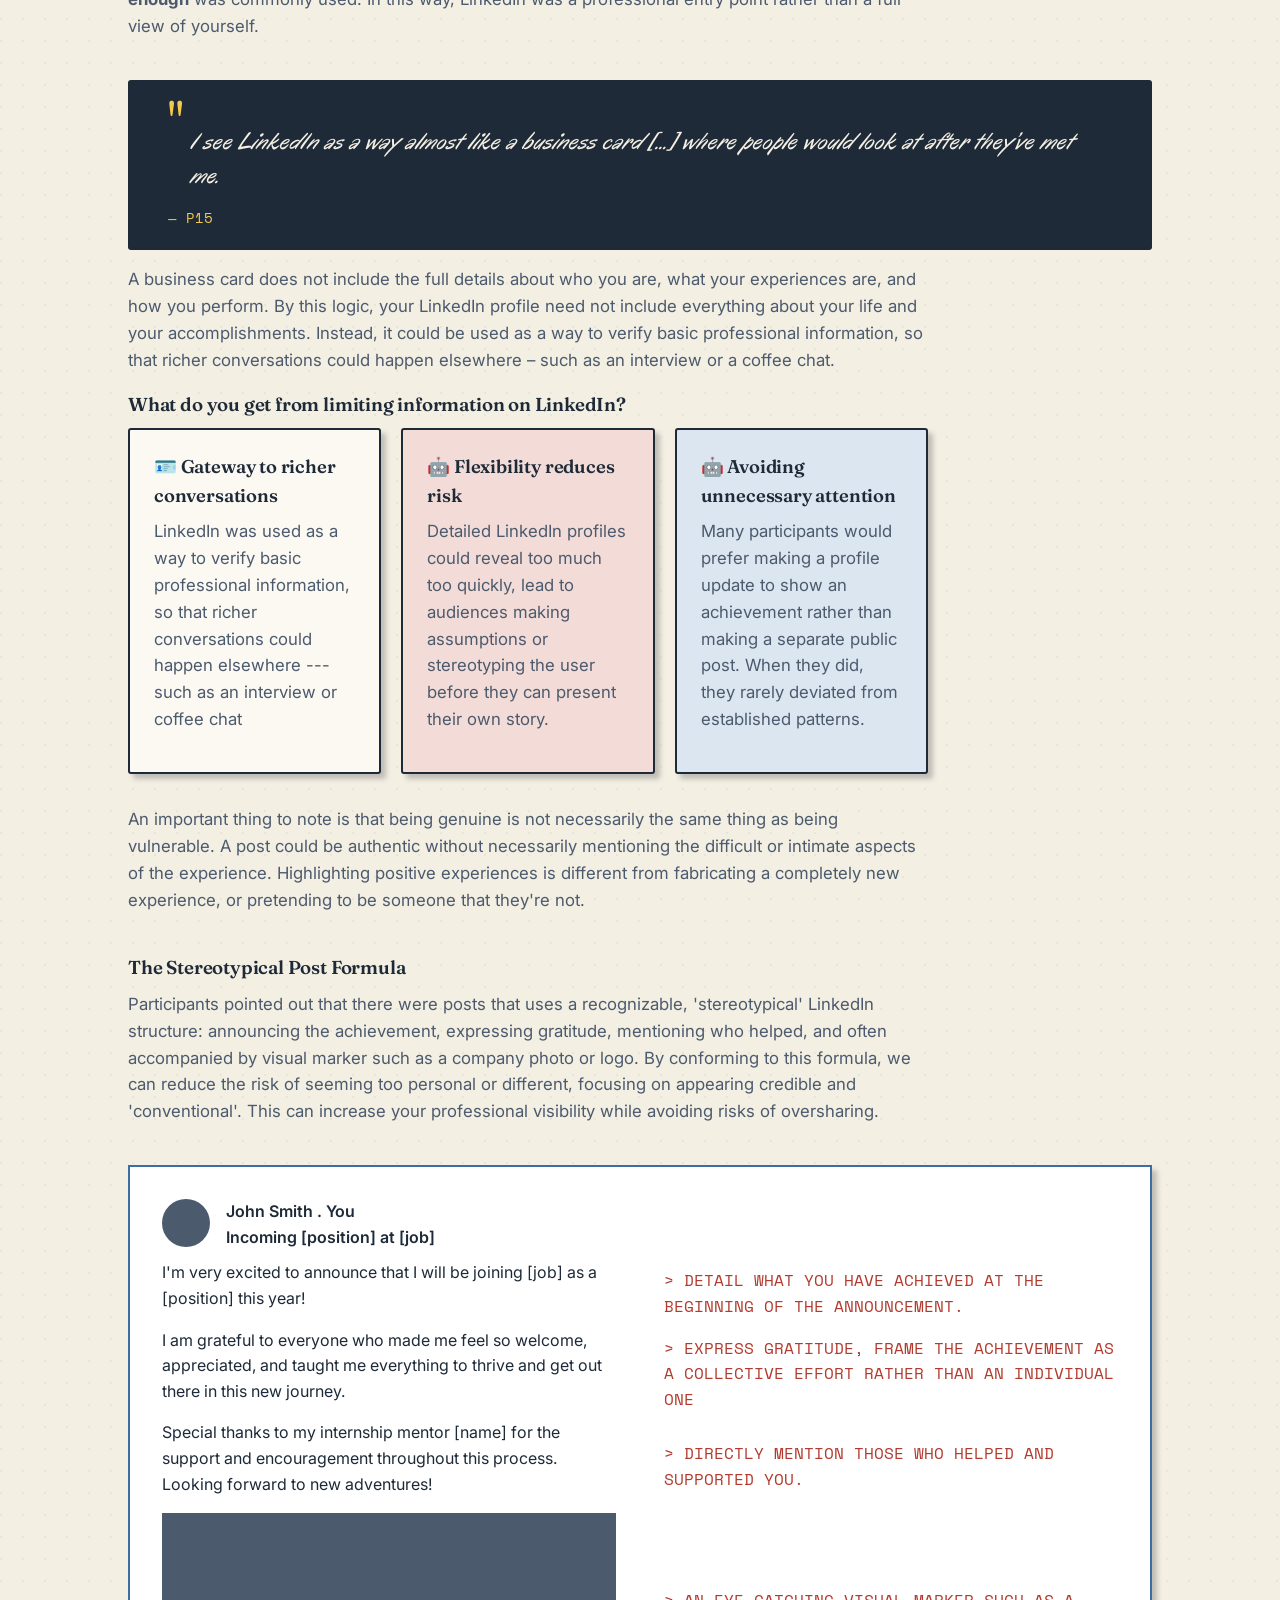
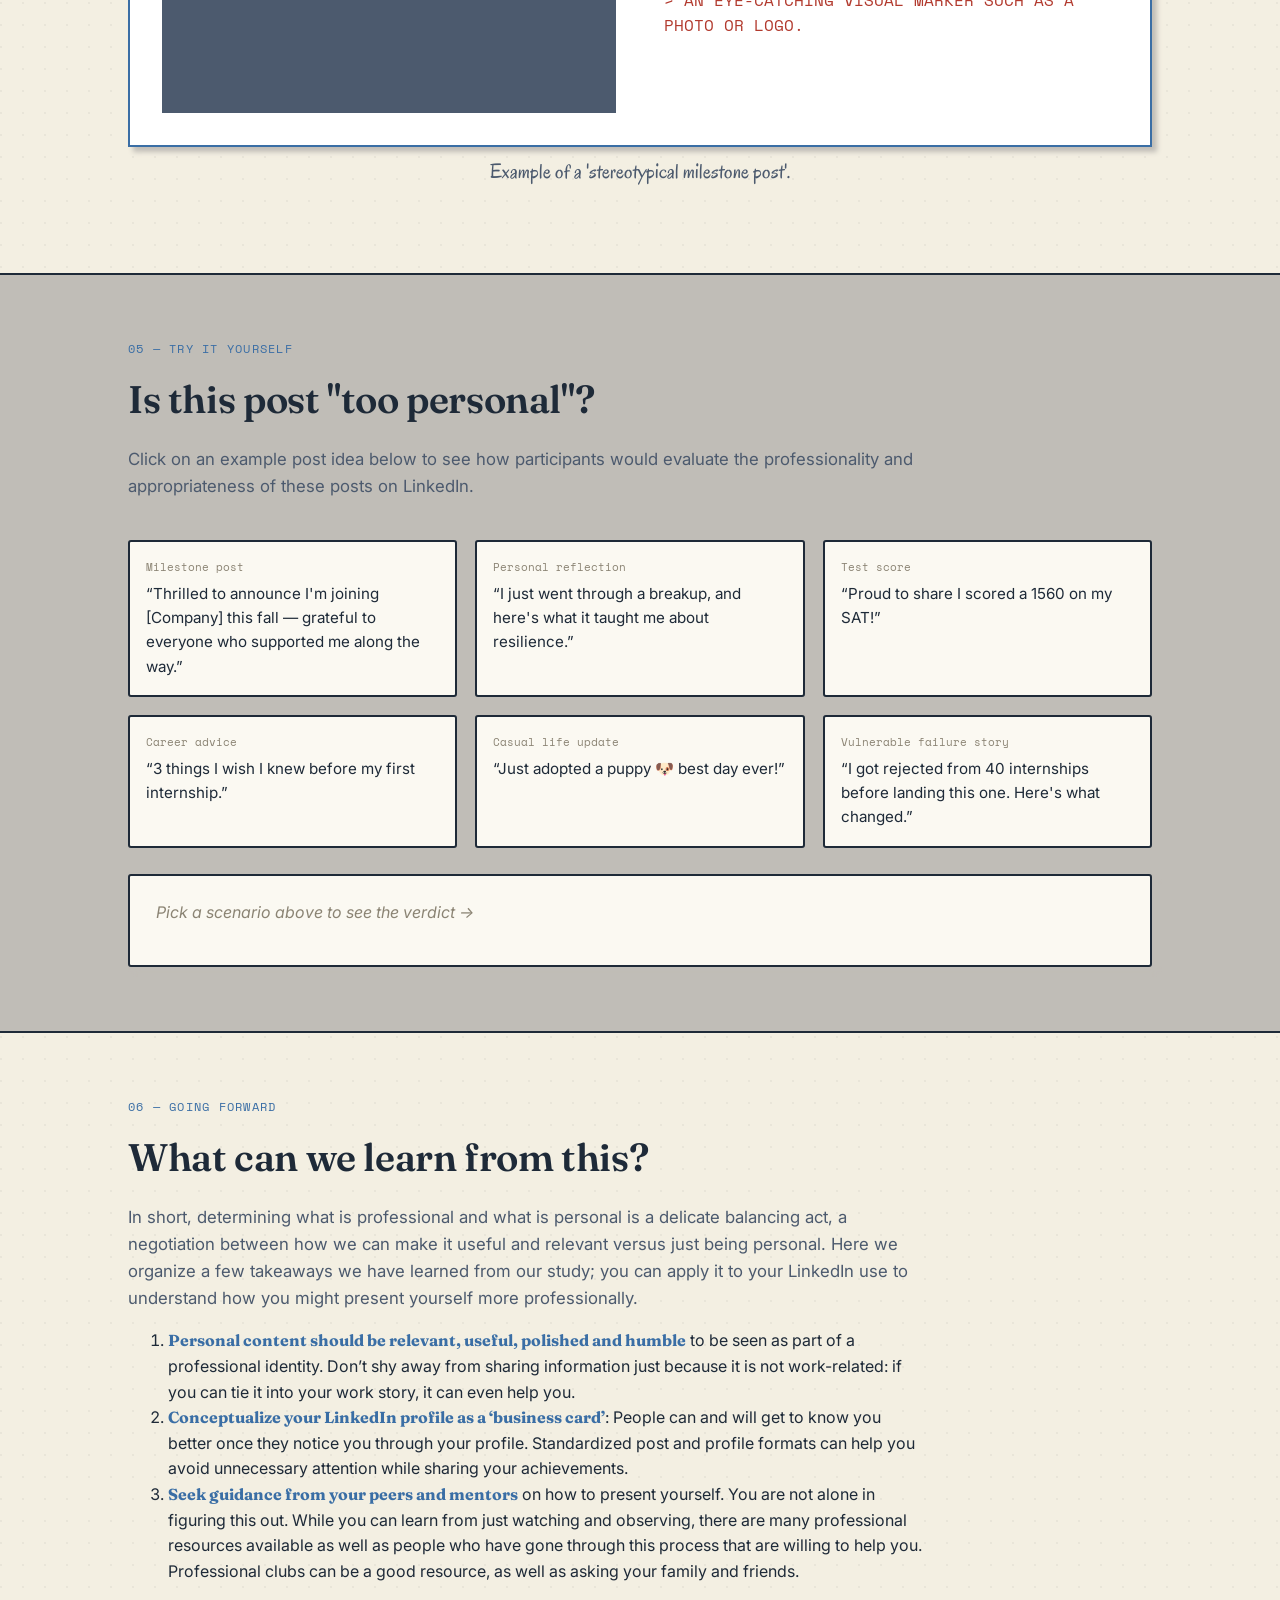
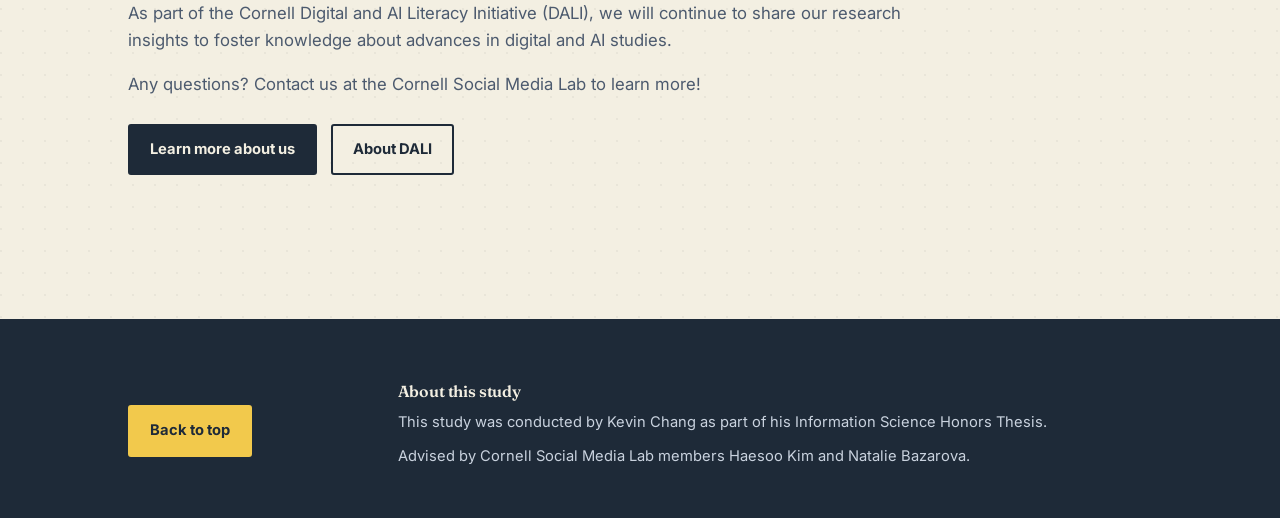
==== commit 85d065fc: "update finalize" ====
--- a/index.html
+++ b/index.html
@@ -46,12 +46,30 @@
 			<div id="top">
 				<h1>What makes something <em>Professional enough</em> to be on LinkedIn?</h1>
 				<p class="hero-sub">
-					What are things that feel too personal to post on LinkedIn? Is it unprofessional to post
-					about personal issues? How do we develop these boundaries, and why? Where do we learn
-					them? <br />
-
-					We talked to 20 Cornell students about what feels "too personal" to post on LinkedIn — and
-					found that determining what is professional and personal is not as easy as it seems.
+					Young adulthood is often a time for exploration – you are transitioning from a time as a
+					‘student’ and working your way towards becoming a professional, looking for work, and
+					finding your place in society. LinkedIn, a social media platform for professional
+					development and job-searching, is one resource that explores this topic.
+
+					<br />
+					<br />
+					Still, adjusting to and learning how to use LinkedIn effectively introduces added
+					challenges. We are often used to sharing personal and fun details on social media, but
+					LinkedIn is not like that. Questions such as ‘What are things that feel too personal to
+					post on LinkedIn?’ or ‘Is it unprofessional to post about personal issues?’ arise
+					alongside it.
+					<br />
+					<br />
+					And so we set out to answer this question: What are the ways we can maintain professional
+					appearances on LinkedIn while making sure that we don’t sound fake and robotic?
+					<br />
+					<br />
+					We at the Cornell Social Media Lab ran a study with 20 students to see how they perceive
+					personal information on LinkedIn. We set out to explore how users learn what types of
+					behavior is appropriate to appear professional, how they judge others' based on these
+					norms, and finally how this impacts how college students use LinkedIn. What we found is
+					that there is an idea of bounded and controlled legibility that influences what sort of
+					disclosures are considered appropriate.
 				</p>
 				<!-- <div class="hero-meta">
 					<div><strong>20</strong>students interviewed</div>
@@ -78,7 +96,9 @@
 					<h2>What makes LinkedIn so special?</h2>
 					<p>
 						Linkedin is a unique social media environment in that the platform prioritizes
-						professional self-presentation rather than personal communication.
+						professional self-presentation rather than personal communication. LinkedIn explicitly
+						focuses on professional features such as networking, recruiting, and career advancement,
+						encouraging users to post curated and polished content.
 					</p>
 				</div>
 				<div class="background-grid">
@@ -382,16 +402,17 @@
 			<div class="wrap">
 				<div class="section-head">
 					<span class="kicker">03 — How are these norms created?</span>
-					<h2>Norms were taught, modeled, and internalized.</h2>
-					<p>
-						These norms were not born out of a vaccuum --- rather, a combination of direct coaching,
-						platform cues, and engagement with broader professional culture was involved.
+					<h2>Norms are taught, modeled, and internalized.</h2>
+					<p>
+						It is important to note that these norms and standards were not born out of a vacuum —
+						rather, a combination of direct coaching, platform cues, and engagement with broader
+						professional culture was involved.
 					</p>
 					<p>
 						While users typically learn to interact with platform norms through observing cues and
 						user behaviors in social media platforms, our participants noted that LinkedIn was
 						unique in that there was often a direct coaching element involved. Career-focused
-						classes, student organizations, mentors both professional and personal --- all of these
+						classes, student organizations, mentors both professional and personal – all of these
 						impacted how participants understood and interacted with LinkedIn content.
 					</p>
 				</div>
@@ -400,25 +421,6 @@
 				<p class="diagram-caption">How users develop internalized norms on LinkedIn.</p>
 			</div>
 		</section>
-
-		<!-- ============ TOO PERSONAL QUIZ ============ -->
-		<!-- <section id="tryit">
-			<div class="wrap">
-				<div class="section-head">
-					<span class="kicker">04 — Try It Yourself</span>
-					<h2>Is this post "too personal"?</h2>
-					<p>
-						Click on an example post idea below to see how participants would evaluate the
-						professionality and appropriateness of these posts on LinkedIn.
-					</p>
-				</div>
-
-				<div class="quiz-grid" id="quizGrid"></div>
-				<div id="verdict-panel">
-					<p class="placeholder">Pick a scenario above to see the verdict →</p>
-				</div>
-			</div>
-		</section> -->
 
 		<!-- ============ BOUNDED AUTHENTICITY ============ -->
 		<section id="authentic">
@@ -445,40 +447,49 @@
 
 				<div class="section-head" style="margin-bottom: 0">
 					<p>
-						Participants also noted that being genuine is not necessarily the same thing as being
-						vulnerable. A post could be authentic without necessarily mentioning the difficult or
-						intimate aspects of the experience. Highlighting positive experiences was considered
-						different from fabricating a completely new experience, or pretending to be someone that
-						they're not.
-					</p>
-
+						A business card does not include the full details about who you are, what your
+						experiences are, and how you perform. By this logic, your LinkedIn profile need not
+						include everything about your life and your accomplishments. Instead, it could be used
+						as a way to verify basic professional information, so that richer conversations could
+						happen elsewhere – such as an interview or a coffee chat.
+					</p>
+				</div>
+
+				<div class="section-head">
 					<h3>What do you get from limiting information on LinkedIn?</h3>
-				</div>
-
-				<div class="facts-grid">
-					<div class="note-box">
-						<h3>🪪 Gateway to richer conversations</h3>
-						<p>
-							LinkedIn was used as a way to verify basic professional information, so that richer
-							conversations could happen elsewhere --- such as an interview or coffee chat
-						</p>
-					</div>
-					<div class="note-box" style="background: var(--red-soft)">
-						<h3>🤖 Flexibility reduces risk</h3>
-						<p>
-							Detailed LinkedIn profiles could reveal too much too quickly, lead to audiences making
-							assumptions or stereotyping the user before they can present their own story.
-						</p>
-					</div>
-
-					<div class="note-box" style="background: var(--blue-soft)">
-						<h3>🤖 Avoiding unnecessary attention</h3>
-						<p>
-							Many participants would prefer making a profile update to show an achievement rather
-							than making a separate public post. When they did, they rarely deviated from
-							established patterns.
-						</p>
-					</div>
+
+					<div class="facts-grid" style="margin-bottom: 2em">
+						<div class="note-box">
+							<h3>🪪 Gateway to richer conversations</h3>
+							<p>
+								LinkedIn was used as a way to verify basic professional information, so that richer
+								conversations could happen elsewhere --- such as an interview or coffee chat
+							</p>
+						</div>
+						<div class="note-box" style="background: var(--red-soft)">
+							<h3>🤖 Flexibility reduces risk</h3>
+							<p>
+								Detailed LinkedIn profiles could reveal too much too quickly, lead to audiences
+								making assumptions or stereotyping the user before they can present their own story.
+							</p>
+						</div>
+
+						<div class="note-box" style="background: var(--blue-soft)">
+							<h3>🤖 Avoiding unnecessary attention</h3>
+							<p>
+								Many participants would prefer making a profile update to show an achievement rather
+								than making a separate public post. When they did, they rarely deviated from
+								established patterns.
+							</p>
+						</div>
+					</div>
+					<p>
+						An important thing to note is that being genuine is not necessarily the same thing as
+						being vulnerable. A post could be authentic without necessarily mentioning the difficult
+						or intimate aspects of the experience. Highlighting positive experiences is different
+						from fabricating a completely new experience, or pretending to be someone that they're
+						not.
+					</p>
 				</div>
 
 				<div class="section-head" style="margin-top: 20px">
@@ -487,8 +498,9 @@
 						Participants pointed out that there were posts that uses a recognizable, 'stereotypical'
 						LinkedIn structure: announcing the achievement, expressing gratitude, mentioning who
 						helped, and often accompanied by visual marker such as a company photo or logo. By
-						conforming, participants reduced the risk of seeming too personal or different, focusing
-						on appearing credible and 'conventional'.
+						conforming to this formula, we can reduce the risk of seeming too personal or different,
+						focusing on appearing credible and 'conventional'. This can increase your professional
+						visibility while avoiding risks of oversharing.
 					</p>
 				</div>
 
@@ -532,26 +544,63 @@
 			</div>
 		</section>
 
+		<!-- ============ TOO PERSONAL QUIZ ============ -->
+		<section id="tryit" class="model-section">
+			<div class="wrap">
+				<div class="section-head">
+					<span class="kicker">05 — Try It Yourself</span>
+					<h2>Is this post "too personal"?</h2>
+					<p>
+						Click on an example post idea below to see how participants would evaluate the
+						professionality and appropriateness of these posts on LinkedIn.
+					</p>
+				</div>
+
+				<div class="quiz-grid" id="quizGrid"></div>
+				<div id="verdict-panel">
+					<p class="placeholder">Pick a scenario above to see the verdict →</p>
+				</div>
+			</div>
+		</section>
+
 		<!-- ============ FACTS: business card + AI ============ -->
 
-		<section id="conclusion" class="model-section">
+		<section id="conclusion">
 			<div class="wrap">
 				<div class="section-head">
-					<span class="kicker">05 — Going forward</span>
-					<h2>What questions still remain?</h2>
-					<p>
-						In short, determining what is professional and what is personal is not a simple
-						black-and-white problem as it may seem. Instead, it’s a balancing act, a negotiation
-						between how we can make it useful and relevant versus just being personal.
-					</p>
-					<p>
-						There are remaining questions still at bay: How might this behavior differ across
-						different schools, countries, or cultural backgrounds? How might this be shaped based on
-						individual identities? Over different career stages? Understanding these tensions can
-						help future researchers, educators, and even platform designers better support young
-						adults as they navigate the social and emotional work of presenting themselves
-						professionally online.
-					</p>
+					<span class="kicker">06 — Going forward</span>
+					<h2>What can we learn from this?</h2>
+					<p>
+						In short, determining what is professional and what is personal is a delicate balancing
+						act, a negotiation between how we can make it useful and relevant versus just being
+						personal. Here we organize a few takeaways we have learned from our study; you can apply
+						it to your LinkedIn use to understand how you might present yourself more
+						professionally.
+					</p>
+
+					<ol>
+						<li>
+							<strong>Personal content should be relevant, useful, polished and humble</strong> to
+							be seen as part of a professional identity. Don’t shy away from sharing information
+							just because it is not work-related: if you can tie it into your work story, it can
+							even help you.
+						</li>
+
+						<li>
+							<strong>Conceptualize your LinkedIn profile as a ‘business card’</strong>: People can
+							and will get to know you better once they notice you through your profile.
+							Standardized post and profile formats can help you avoid unnecessary attention while
+							sharing your achievements.
+						</li>
+
+						<li>
+							<strong>Seek guidance from your peers and mentors</strong> on how to present yourself.
+							You are not alone in figuring this out. While you can learn from just watching and
+							observing, there are many professional resources available as well as people who have
+							gone through this process that are willing to help you. Professional clubs can be a
+							good resource, as well as asking your family and friends.
+						</li>
+					</ol>
 
 					<p>
 						As part of the Cornell Digital and AI Literacy Initiative (DALI), we will continue to
--- a/style.css
+++ b/style.css
@@ -30,6 +30,16 @@
 	background-image: radial-gradient(circle at 1px 1px, rgba(30, 42, 56, 0.05) 1px, transparent 0);
 	background-size: 22px 22px;
 }
+
+li {
+	font-family: "Inter", sans-serif;
+	color: var(--ink);
+}
+
+li strong {
+	font-family: "Fraunces", serif;
+	color: var(--blue);
+}
 h1,
 h2,
 h3,
@@ -433,7 +443,8 @@
 
 .example {
 	background-color: white;
-	padding: 2em;
+	/* padding: 2em; */
+	box-shadow: 5px 5px 5px var(--paper-dark);
 }
 
 .example-wrapper {
@@ -445,6 +456,7 @@
 	display: flex;
 	gap: 16px;
 	margin-bottom: 10px;
+	font-weight: 600;
 }
 
 #example-photo {
@@ -463,7 +475,7 @@
 .post {
 	display: grid;
 	grid-template-columns: 1fr 1fr;
-	column-gap: 1em;
+	column-gap: 3em;
 	align-items: center;
 }
 @media (max-width: 800px) {
